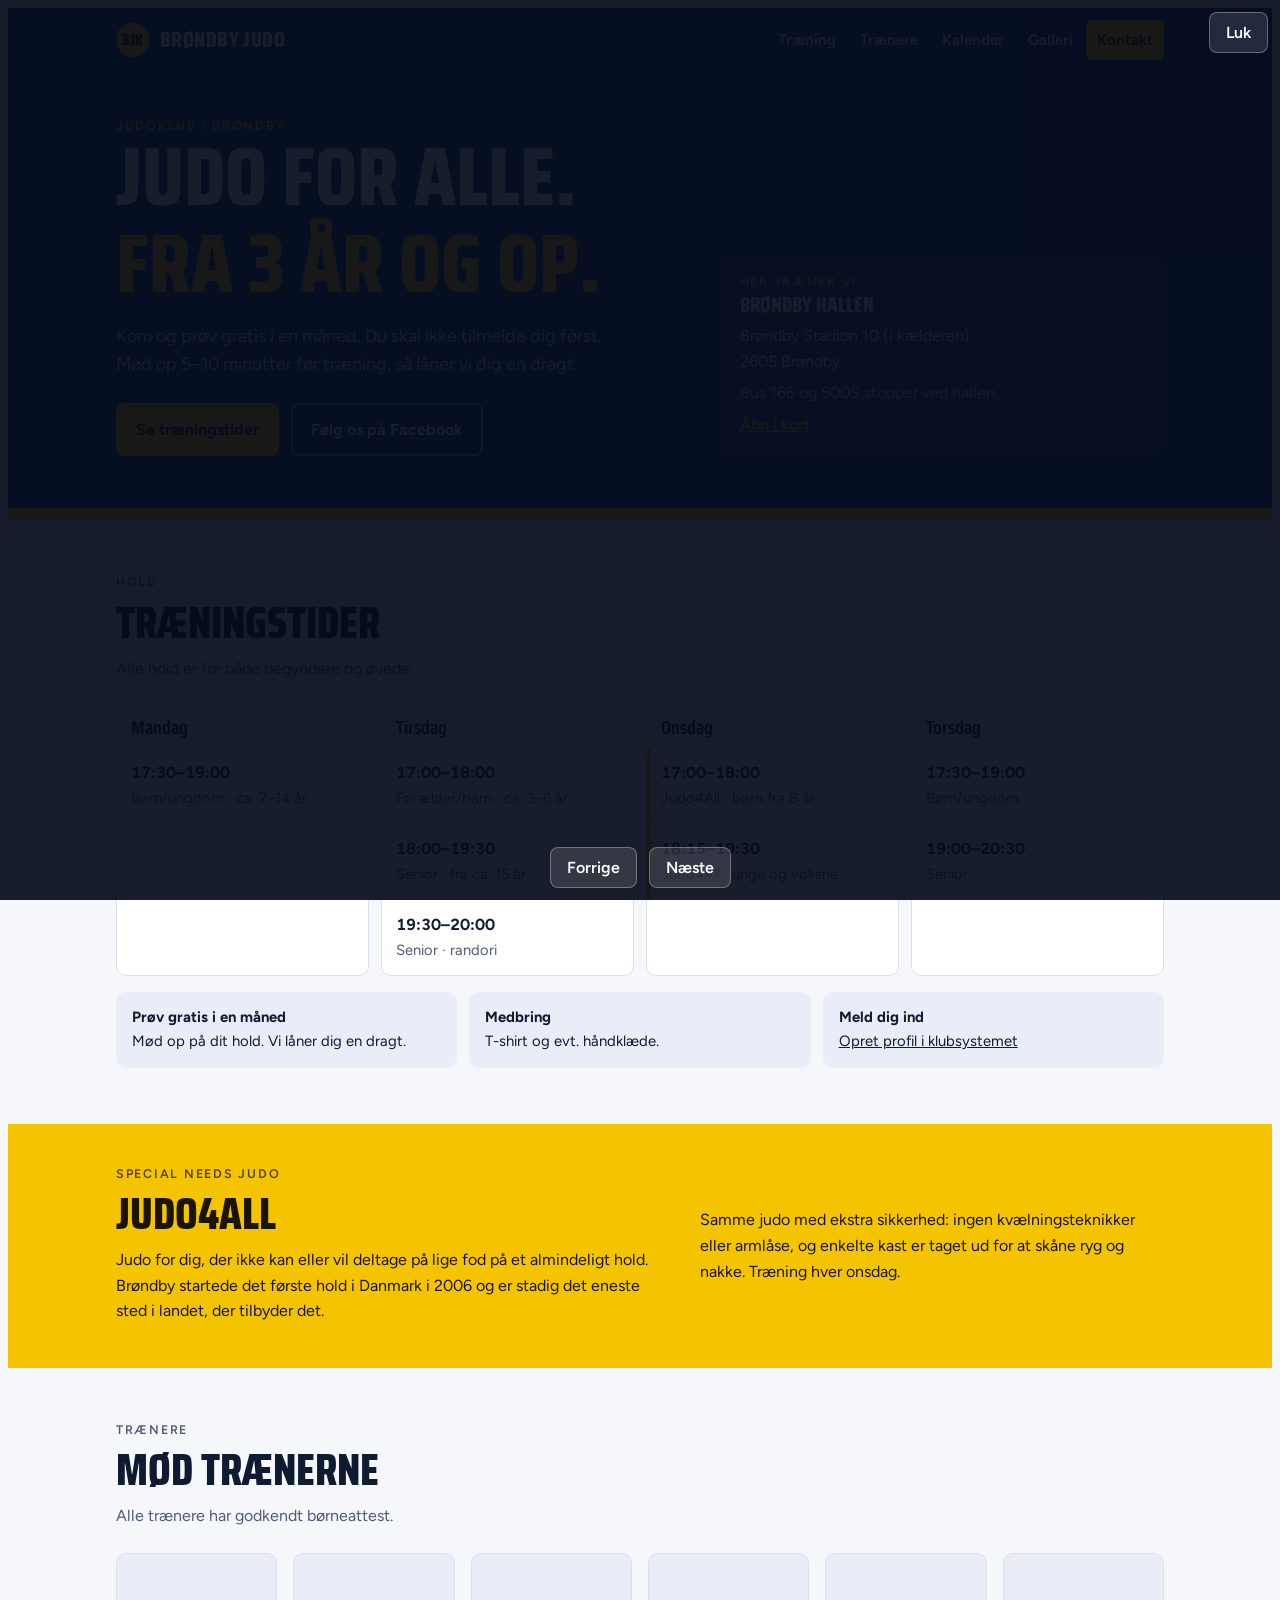
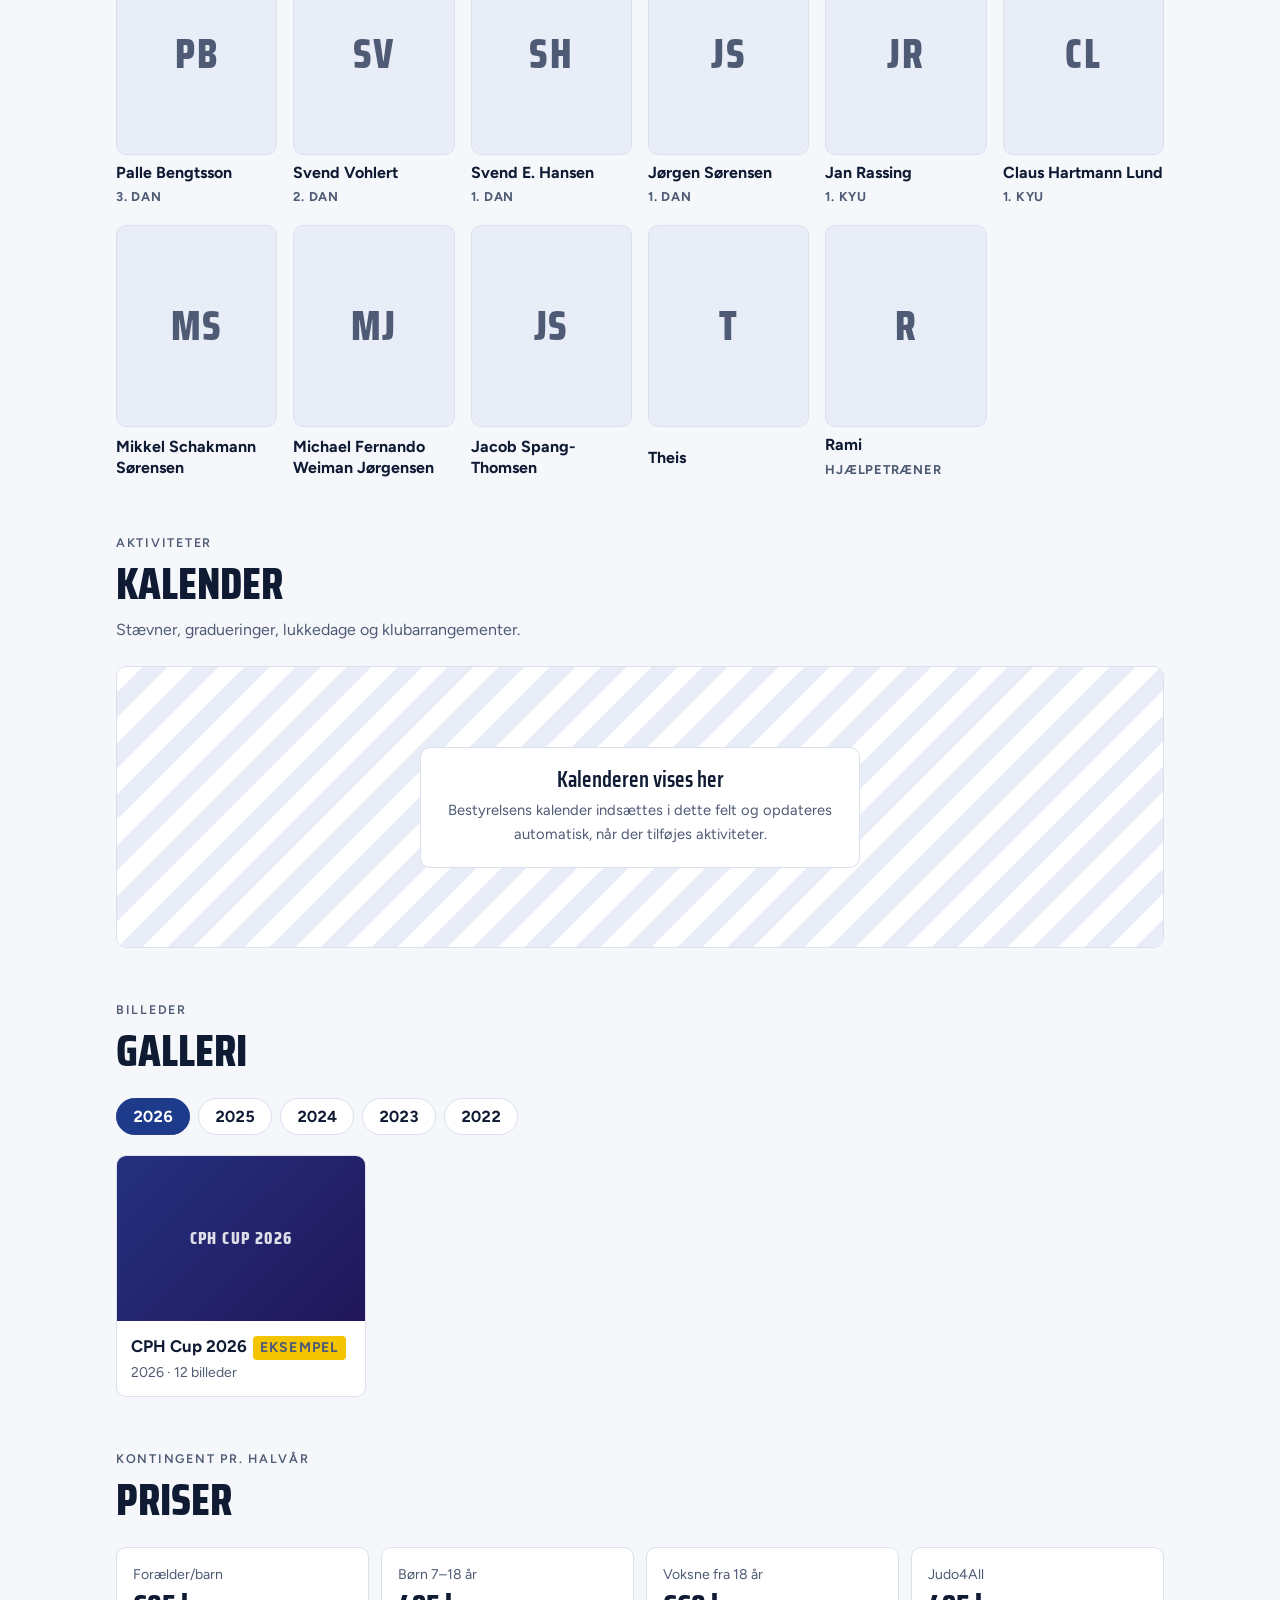
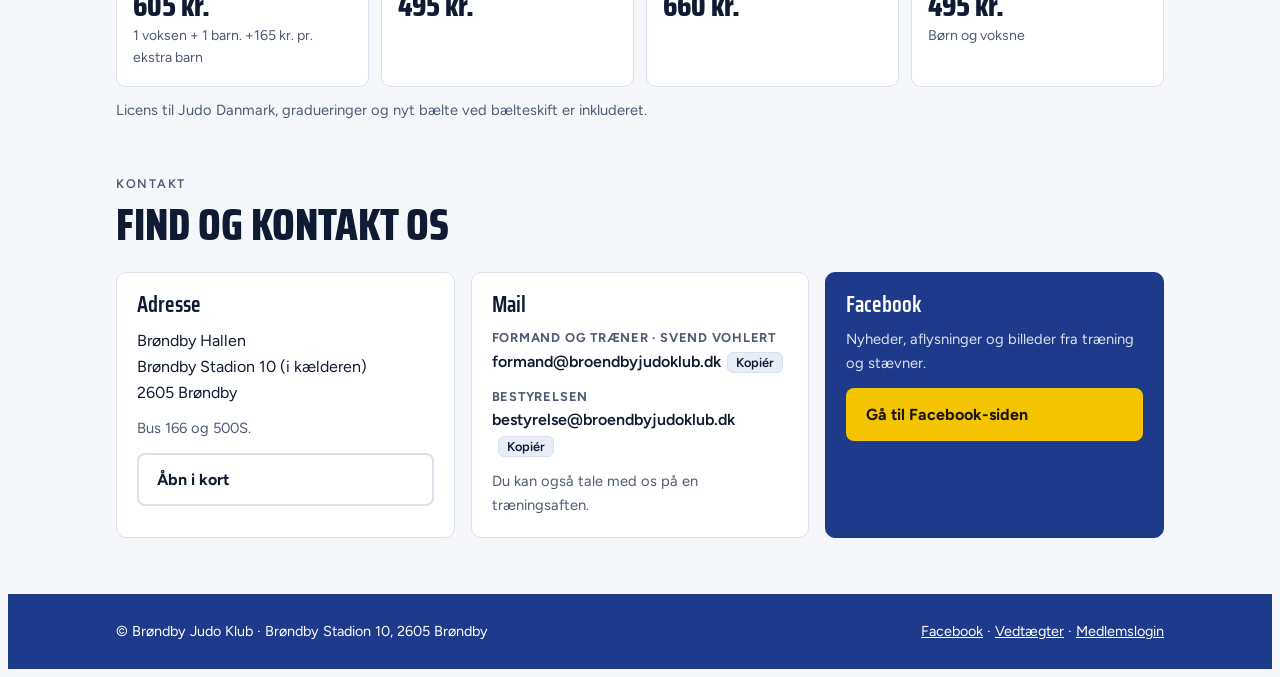
==== index.html @ 87d228cc "Forslag til ny hjemmeside for Brøndby Judo Klub Co-Authored-By: Claude Opus 5.5 <noreply@anthropic.c" ====
<!doctype html>
<html lang="da">
<head>
<meta charset="utf-8">
<meta name="viewport" content="width=device-width, initial-scale=1, viewport-fit=cover">
<title>Brøndby Judo Klub</title>
<meta name="robots" content="noindex, nofollow">
<meta name="description" content="Brøndby Judo Klub – judo for alle fra 3 år. Prøv gratis i en måned. Hjemsted for Judo4All.">
<link rel="preconnect" href="https://fonts.googleapis.com">
<link rel="preconnect" href="https://fonts.gstatic.com" crossorigin>
<link rel="stylesheet" href="https://fonts.googleapis.com/css2?family=Saira+Condensed:wght@600;800&family=Figtree:wght@400;500;600;700&display=swap">
<link rel="stylesheet" href="css/style.css">
</head>
<body>
<header>
  <div class="wrap bar">
    <a class="brand" href="#top"><span class="mark" aria-hidden="true">BJK</span>Brøndby Judo</a>
    <button class="menu-btn" id="menuBtn" aria-expanded="false" aria-controls="nav">Menu</button>
    <nav id="nav" aria-label="Hovedmenu">
      <ul>
        <li><a href="#tider">Træning</a></li>
        <li><a href="#traenere">Trænere</a></li>
        <li><a href="#kalender">Kalender</a></li>
        <li><a href="#galleri">Galleri</a></li>
        <li><a class="cta" href="#kontakt">Kontakt</a></li>
      </ul>
    </nav>
  </div>
</header>

<main id="top">
  <div class="hero">
    <div class="wrap">
      <div>
        <p class="eyebrow" style="color:var(--gold)">Judoklub i Brøndby</p>
        <h1>Judo for alle.<br><span>Fra 3 år og op.</span></h1>
        <p class="sub">Kom og prøv gratis i en måned. Du skal ikke tilmelde dig først. Mød op 5–10 minutter før træning, så låner vi dig en dragt.</p>
        <div class="actions">
          <a class="btn gold" href="#tider">Se træningstider</a>
          <a class="btn ghost" href="https://www.facebook.com/BrondbyJudoKlub/" target="_blank" rel="noopener">Følg os på Facebook</a>
        </div>
      </div>
      <div class="where">
        <span class="eyebrow" style="color:var(--gold)">Her træner vi</span>
        <b>Brøndby Hallen</b>
        <span>Brøndby Stadion 10 (i kælderen)<br>2605 Brøndby</span>
        <span style="opacity:.85">Bus 166 og 500S stopper ved hallen.</span>
        <a href="https://www.google.com/maps/search/?api=1&query=Br%C3%B8ndby+Hallen%2C+Br%C3%B8ndby+Stadion+10%2C+2605+Br%C3%B8ndby" target="_blank" rel="noopener">Åbn i kort</a>
      </div>
    </div>
  </div>

  <section id="tider">
    <div class="wrap">
      <div class="head">
        <p class="eyebrow">Hold</p>
        <h2>Træningstider</h2>
        <p class="lead">Alle hold er for både begyndere og øvede.</p>
      </div>
      <div class="week">
        <div class="day" data-d="1"><h3>Mandag</h3>
          <div class="slot"><time>17:30–19:00</time><span>Børn/ungdom · ca. 7–14 år</span></div>
        </div>
        <div class="day" data-d="2"><h3>Tirsdag</h3>
          <div class="slot"><time>17:00–18:00</time><span>Forælder/barn · ca. 3–6 år</span></div>
          <div class="slot"><time>18:00–19:30</time><span>Senior · fra ca. 15 år</span></div>
          <div class="slot"><time>19:30–20:00</time><span>Senior · randori</span></div>
        </div>
        <div class="day" data-d="3"><h3>Onsdag</h3>
          <div class="slot j4a"><time>17:00–18:00</time><span>Judo4All · børn fra 8 år</span></div>
          <div class="slot j4a"><time>18:15–19:30</time><span>Judo4All · unge og voksne</span></div>
        </div>
        <div class="day" data-d="4"><h3>Torsdag</h3>
          <div class="slot"><time>17:30–19:00</time><span>Børn/ungdom</span></div>
          <div class="slot"><time>19:00–20:30</time><span>Senior</span></div>
        </div>
      </div>
      <div class="info-row">
        <div><b>Prøv gratis i en måned</b>Mød op på dit hold. Vi låner dig en dragt.</div>
        <div><b>Medbring</b>T-shirt og evt. håndklæde.</div>
        <div><b>Meld dig ind</b><a href="https://broendbyjudoklub.klub-modul.dk/cms/profilemaintenance.aspx" target="_blank" rel="noopener">Opret profil i klubsystemet</a></div>
      </div>
    </div>
  </section>

  <div class="j4a-band" id="judo4all">
    <div class="wrap">
      <div style="display:grid;gap:10px">
        <p class="eyebrow">Special needs judo</p>
        <h2>Judo4All</h2>
        <p>Judo for dig, der ikke kan eller vil deltage på lige fod på et almindeligt hold. Brøndby startede det første hold i Danmark i 2006 og er stadig det eneste sted i landet, der tilbyder det.</p>
      </div>
      <p>Samme judo med ekstra sikkerhed: ingen kvælningsteknikker eller armlåse, og enkelte kast er taget ud for at skåne ryg og nakke. Træning hver onsdag.</p>
    </div>
  </div>

  <section id="traenere">
    <div class="wrap">
      <div class="head">
        <p class="eyebrow">Trænere</p>
        <h2>Mød trænerne</h2>
        <p class="lead">Alle trænere har godkendt børneattest.</p>
      </div>
      <div class="coaches" id="coaches"></div>
    </div>
  </section>

  <section id="kalender" style="padding-top:0">
    <div class="wrap">
      <div class="head">
        <p class="eyebrow">Aktiviteter</p>
        <h2>Kalender</h2>
        <p class="lead">Stævner, gradueringer, lukkedage og klubarrangementer.</p>
      </div>
      <div class="cal" id="cal">
        <!-- Kalenderens link sættes i js/data.js (CALENDAR_URL) -->
        <div id="calSlot" data-src=""></div>
      </div>
    </div>
  </section>

  <section id="galleri" style="padding-top:0">
    <div class="wrap">
      <div class="head">
        <p class="eyebrow">Billeder</p>
        <h2>Galleri</h2>
      </div>
      <nav class="years" id="years" aria-label="Vælg år"></nav>
      <div id="galleryView"></div>
    </div>
  </section>

  <section id="priser" style="padding-top:0">
    <div class="wrap">
      <div class="head">
        <p class="eyebrow">Kontingent pr. halvår</p>
        <h2>Priser</h2>
      </div>
      <div class="prices">
        <div class="price"><span>Forælder/barn</span><b>605 kr.</b><span>1 voksen + 1 barn. +165 kr. pr. ekstra barn</span></div>
        <div class="price"><span>Børn 7–18 år</span><b>495 kr.</b></div>
        <div class="price"><span>Voksne fra 18 år</span><b>660 kr.</b></div>
        <div class="price"><span>Judo4All</span><b>495 kr.</b><span>Børn og voksne</span></div>
      </div>
      <p class="note" style="margin-top:12px">Licens til Judo Danmark, gradueringer og nyt bælte ved bælteskift er inkluderet.</p>
    </div>
  </section>

  <section id="kontakt" style="padding-top:0">
    <div class="wrap">
      <div class="head">
        <p class="eyebrow">Kontakt</p>
        <h2>Find og kontakt os</h2>
      </div>
      <div class="contact">
        <div class="box">
          <h3>Adresse</h3>
          <p>Brøndby Hallen<br>Brøndby Stadion 10 (i kælderen)<br>2605 Brøndby</p>
          <p class="note">Bus 166 og 500S.</p>
          <a class="btn line" href="https://www.google.com/maps/search/?api=1&query=Br%C3%B8ndby+Hallen%2C+Br%C3%B8ndby+Stadion+10%2C+2605+Br%C3%B8ndby" target="_blank" rel="noopener">Åbn i kort</a>
        </div>
        <div class="box">
          <h3>Mail</h3>
          <dl>
            <div><dt>Formand og træner · Svend Vohlert</dt><dd>formand@broendbyjudoklub.dk<button class="copy" data-copy="formand@broendbyjudoklub.dk">Kopiér</button></dd></div>
            <div><dt>Bestyrelsen</dt><dd>bestyrelse@broendbyjudoklub.dk<button class="copy" data-copy="bestyrelse@broendbyjudoklub.dk">Kopiér</button></dd></div>
          </dl>
          <p class="note">Du kan også tale med os på en træningsaften.</p>
        </div>
        <div class="box fb">
          <h3>Facebook</h3>
          <p class="note">Nyheder, aflysninger og billeder fra træning og stævner.</p>
          <a class="btn gold" href="https://www.facebook.com/BrondbyJudoKlub/" target="_blank" rel="noopener">Gå til Facebook-siden</a>
        </div>
      </div>
    </div>
  </section>
</main>

<footer>
  <div class="wrap">
    <span>© Brøndby Judo Klub · Brøndby Stadion 10, 2605 Brøndby</span>
    <span><a href="https://www.facebook.com/BrondbyJudoKlub/" target="_blank" rel="noopener">Facebook</a> · <a href="https://broendbyjudoklub.dk/wordpress/wp-content/uploads/Br%C3%B8ndby-Judo-Klub-vedt%C3%A6gter-rev-2023.pdf" target="_blank" rel="noopener">Vedtægter</a> · <a href="https://broendbyjudoklub.klub-modul.dk/cms/profilemaintenance.aspx" target="_blank" rel="noopener">Medlemslogin</a></span>
  </div>
</footer>

<div class="lb" id="lb" hidden role="dialog" aria-modal="true" aria-label="Billedvisning">
  <div class="lb-top"><span id="lbCount"></span><button id="lbClose">Luk</button></div>
  <div class="lb-stage" id="lbStage"></div>
  <div class="lb-nav"><button id="lbPrev">Forrige</button><button id="lbNext">Næste</button></div>
</div>

<script src="js/data.js"></script>
<script src="js/app.js"></script>
</body>
</html>
---- css/style.css ----
/* Layout: tatami-inspireret – blå/gul konkurrencemåtte (også Brøndbys farver), én kolonne af tydelige sektioner */
:root{
  --bg:#f5f7fb; --surface:#ffffff; --ink:#0f1a33; --muted:#4f5b75;
  --line:#dbe1ec; --mat:#1e3a8a; --mat-ink:#ffffff; --gold:#f5c400; --gold-ink:#1a1400;
  --soft:#e8edf8; --accent-text:#1e3a8a;
  --display:"Saira Condensed","Arial Narrow",Arial,sans-serif;
  --body:"Figtree",system-ui,-apple-system,"Segoe UI",sans-serif;
  --r:10px;
}
@media (prefers-color-scheme:dark){:root:not([data-theme="light"]){
  --bg:#0b1224; --surface:#121b33; --ink:#e9eefb; --muted:#a3afc9; --line:#24304f;
  --mat:#2c4fb8; --mat-ink:#ffffff; --gold:#f5c400; --gold-ink:#1a1400; --soft:#17234a; --accent-text:#f5c400; color-scheme:dark}}
:root[data-theme="dark"]{
  --bg:#0b1224; --surface:#121b33; --ink:#e9eefb; --muted:#a3afc9; --line:#24304f;
  --mat:#2c4fb8; --mat-ink:#ffffff; --gold:#f5c400; --gold-ink:#1a1400; --soft:#17234a; --accent-text:#f5c400; color-scheme:dark}

*{box-sizing:border-box}
html{scroll-behavior:smooth;scroll-padding-top:72px}
@media (prefers-reduced-motion:reduce){html{scroll-behavior:auto}}
body{background:var(--bg);color:var(--ink);font:400 16px/1.6 var(--body)}
body::before{content:"";position:fixed;inset:0 0 auto;height:env(safe-area-inset-top,0px);z-index:10;background:var(--mat)}
.wrap{max-width:1080px;margin:0 auto;padding-left:max(16px,env(safe-area-inset-left,0px));padding-right:max(16px,env(safe-area-inset-right,0px))}
h1,h2,h3{font-family:var(--display);line-height:1.05;text-wrap:balance;margin:0}
h2{font-size:clamp(2rem,4.5vw,2.8rem);font-weight:800;text-transform:uppercase}
h3{font-size:1.4rem;font-weight:600}
p{margin:0}
a{color:inherit}
:focus-visible{outline:3px solid var(--gold);outline-offset:2px;border-radius:4px}
.eyebrow{font:600 .78rem/1 var(--body);letter-spacing:.14em;text-transform:uppercase;color:var(--muted)}
.lead{color:var(--muted);max-width:62ch}
.note{color:var(--muted);font-size:.92rem}
section{padding-block:56px}
.head{display:grid;gap:10px;margin-bottom:24px}

/* Header */
header{position:sticky;top:env(safe-area-inset-top,0px);z-index:20;background:var(--mat);color:var(--mat-ink)}
.bar{display:flex;align-items:center;justify-content:space-between;gap:16px;padding-block:12px;position:relative}
.brand{display:flex;align-items:center;gap:10px;text-decoration:none;font:800 1.35rem/1 var(--display);text-transform:uppercase;letter-spacing:.02em}
.mark{width:34px;height:34px;border-radius:50%;background:var(--gold);display:grid;place-items:center;color:var(--gold-ink);font:800 .95rem/1 var(--display)}
nav ul{display:flex;gap:2px;list-style:none;margin:0;padding:0}
nav a{display:block;padding:8px 11px;border-radius:6px;text-decoration:none;font-weight:600;font-size:.95rem}
nav a:hover{background:rgba(255,255,255,.12)}
nav a.cta{background:var(--gold);color:var(--gold-ink)}
.menu-btn{display:none;background:none;border:1.5px solid rgba(255,255,255,.5);color:inherit;border-radius:6px;padding:7px 12px;font:600 .95rem var(--body);cursor:pointer}
@media (max-width:860px){
  .menu-btn{display:block}
  nav{position:absolute;left:0;right:0;top:100%;background:var(--mat);padding:8px max(16px,env(safe-area-inset-right,0px)) 16px max(16px,env(safe-area-inset-left,0px));border-top:1px solid rgba(255,255,255,.15)}
  nav ul{flex-direction:column}
  nav a{padding:12px}
}

/* Buttons */
.btn{display:inline-flex;align-items:center;gap:8px;padding:12px 18px;border-radius:8px;font-weight:700;text-decoration:none;border:2px solid transparent;cursor:pointer;font-family:var(--body);font-size:1rem}
.btn.gold{background:var(--gold);color:var(--gold-ink)}
.btn.ghost{border-color:rgba(255,255,255,.55);color:var(--mat-ink);background:none}
.btn.ink{background:var(--mat);color:var(--mat-ink)}
.btn.line{border-color:var(--line);background:var(--surface);color:var(--ink)}

/* Hero */
.hero{background:var(--mat);color:var(--mat-ink);position:relative}
.hero::after{content:"";position:absolute;inset:auto 0 0 0;height:12px;background:var(--gold)}
.hero .wrap{padding-block:48px 64px;display:grid;gap:28px;grid-template-columns:1.3fr 1fr;align-items:end}
.hero h1{font-size:clamp(2.8rem,8vw,5.2rem);font-weight:800;text-transform:uppercase}
.hero h1 span{color:var(--gold)}
.hero p.sub{font-size:1.12rem;max-width:46ch;opacity:.92;margin-top:14px}
.hero .actions{display:flex;flex-wrap:wrap;gap:12px;margin-top:24px}
.where{background:rgba(255,255,255,.08);border:1px solid rgba(255,255,255,.2);border-radius:var(--r);padding:18px;display:grid;gap:6px}
.where b{font:800 1.3rem/1.1 var(--display);text-transform:uppercase}
.where a{color:var(--gold);font-weight:600}
@media (max-width:760px){.hero .wrap{grid-template-columns:1fr;padding-block:36px 52px}}

/* Skema */
.week{display:grid;grid-template-columns:repeat(4,minmax(0,1fr));gap:12px}
.day{background:var(--surface);border:1px solid var(--line);border-radius:var(--r);overflow:hidden}
.day h3{background:var(--soft);padding:10px 14px;font-size:1.25rem;display:flex;justify-content:space-between;align-items:center}
.day.today{box-shadow:0 0 0 2px var(--gold);border-color:var(--gold)}
.day.today h3{background:var(--gold);color:var(--gold-ink)}
.pill{font:700 .7rem/1 var(--body);letter-spacing:.08em;text-transform:uppercase;background:var(--mat);color:var(--mat-ink);padding:5px 7px;border-radius:4px}
.slot{padding:12px 14px;border-top:1px solid var(--line);display:grid;gap:2px}
.slot:first-of-type{border-top:0}
.slot time{font-weight:700;font-variant-numeric:tabular-nums}
.slot span{color:var(--muted);font-size:.92rem}
.slot.j4a{box-shadow:inset 4px 0 0 var(--gold)}
@media (max-width:860px){.week{grid-template-columns:repeat(2,minmax(0,1fr))}}
@media (max-width:480px){.week{grid-template-columns:1fr}}
.info-row{display:grid;grid-template-columns:repeat(3,minmax(0,1fr));gap:12px;margin-top:16px}
.info-row div{background:var(--soft);border-radius:var(--r);padding:14px 16px;font-size:.93rem}
.info-row b{display:block}
@media (max-width:760px){.info-row{grid-template-columns:1fr}}

/* Trænere */
.coaches{display:grid;grid-template-columns:repeat(auto-fill,minmax(150px,1fr));gap:16px}
.coach{display:grid;gap:8px;margin:0}
.photo{aspect-ratio:4/5;max-width:100%;border-radius:var(--r);overflow:hidden;background:var(--soft);display:grid;place-items:center;border:1px solid var(--line)}
.photo img{width:100%;height:100%;object-fit:cover;display:block}
.photo .ini{font:800 2.6rem/1 var(--display);color:var(--muted);letter-spacing:.04em}
.coach figcaption b{display:block;font-weight:700;line-height:1.3}
.grade{font-size:.8rem;font-weight:700;letter-spacing:.06em;text-transform:uppercase;color:var(--muted)}

/* Kalender */
.cal{background:var(--surface);border:1px solid var(--line);border-radius:var(--r);overflow:hidden}
.cal iframe{display:block;width:100%;height:600px;border:0}
@media (max-width:600px){.cal iframe{height:520px}}
.cal-empty{min-height:280px;display:grid;place-items:center;text-align:center;padding:32px 20px;gap:10px;background:repeating-linear-gradient(135deg,var(--surface) 0 18px,var(--soft) 18px 36px)}
.cal-empty > div{background:var(--surface);border:1px solid var(--line);border-radius:var(--r);padding:20px;max-width:44ch;display:grid;gap:8px}

/* Galleri */
.years{display:flex;gap:8px;flex-wrap:wrap;margin-bottom:20px}
.years a{padding:8px 16px;border-radius:999px;border:1.5px solid var(--line);background:var(--surface);text-decoration:none;font:700 1rem var(--body);font-variant-numeric:tabular-nums}
.years a[aria-current="page"]{background:var(--mat);border-color:var(--mat);color:var(--mat-ink)}
.events{display:grid;grid-template-columns:repeat(auto-fill,minmax(230px,1fr));gap:16px}
.event{display:grid;text-decoration:none;background:var(--surface);border:1px solid var(--line);border-radius:var(--r);overflow:hidden}
.event:hover .cover{filter:brightness(1.06)}
.cover{aspect-ratio:3/2;max-width:100%;display:grid;place-items:center;font:800 1.1rem/1 var(--display);color:rgba(255,255,255,.85);text-transform:uppercase;letter-spacing:.08em}
.cover img{width:100%;height:100%;object-fit:cover}
.event .meta{padding:12px 14px;display:grid;gap:2px}
.event b{font-size:1.05rem}
.event span{color:var(--muted);font-size:.88rem}
.crumbs{display:flex;flex-wrap:wrap;align-items:center;gap:8px;margin-bottom:16px;font-weight:600}
.crumbs a{color:var(--accent-text)}
.photos{display:grid;grid-template-columns:repeat(auto-fill,minmax(140px,1fr));gap:8px}
.photos button{padding:0;border:0;background:none;cursor:zoom-in;border-radius:6px;overflow:hidden}
.ph{aspect-ratio:1;max-width:100%;display:grid;place-items:center;color:rgba(255,255,255,.8);font:700 .85rem var(--body)}
.ph img{width:100%;height:100%;object-fit:cover}
.empty{padding:28px;border:1.5px dashed var(--line);border-radius:var(--r);color:var(--muted);text-align:center}
.tag{display:inline-block;font:700 .7rem/1 var(--body);letter-spacing:.08em;text-transform:uppercase;padding:5px 7px;border-radius:4px;background:var(--gold);color:var(--gold-ink);vertical-align:middle;margin-left:6px}

/* Lightbox */
.lb{position:fixed;inset:0;z-index:50;background:rgba(5,10,25,.92);display:grid;grid-template-rows:auto 1fr auto;padding:calc(12px + env(safe-area-inset-top,0px)) max(12px,env(safe-area-inset-right,0px)) calc(12px + env(safe-area-inset-bottom,0px)) max(12px,env(safe-area-inset-left,0px));color:#fff}
.lb-top{display:flex;justify-content:space-between;align-items:center;gap:12px}
.lb-stage{display:grid;place-items:center;min-height:0}
.lb-stage .ph{width:min(90vw,900px);max-height:70vh;aspect-ratio:3/2;border-radius:8px;font-size:1.2rem}
.lb-stage img{max-width:100%;max-height:75vh;object-fit:contain}
.lb-nav{display:flex;justify-content:center;gap:12px}
.lb button{background:rgba(255,255,255,.12);color:#fff;border:1px solid rgba(255,255,255,.3);border-radius:8px;padding:10px 16px;font:600 1rem var(--body);cursor:pointer}

/* Judo4All */
.j4a-band{background:var(--gold);color:var(--gold-ink)}
.j4a-band .wrap{display:grid;grid-template-columns:1.2fr 1fr;gap:28px;align-items:center;padding-block:44px}
.j4a-band .eyebrow{color:var(--gold-ink);opacity:.75}
@media (max-width:760px){.j4a-band .wrap{grid-template-columns:1fr}}

/* Priser */
.prices{display:grid;grid-template-columns:repeat(4,minmax(0,1fr));gap:12px}
.price{background:var(--surface);border:1px solid var(--line);border-radius:var(--r);padding:16px;display:grid;gap:4px;align-content:start}
.price b{font:800 1.9rem/1 var(--display);font-variant-numeric:tabular-nums}
.price span{color:var(--muted);font-size:.88rem}
@media (max-width:760px){.prices{grid-template-columns:repeat(2,minmax(0,1fr))}}

/* Kontakt */
.contact{display:grid;grid-template-columns:repeat(3,minmax(0,1fr));gap:16px}
@media (max-width:860px){.contact{grid-template-columns:1fr}}
.box{background:var(--surface);border:1px solid var(--line);border-radius:var(--r);padding:20px;display:grid;gap:12px;align-content:start}
.box dl{margin:0;display:grid;gap:12px}
.box dt{font-size:.8rem;font-weight:700;letter-spacing:.06em;text-transform:uppercase;color:var(--muted)}
.box dd{margin:0;overflow-wrap:anywhere;font-weight:600}
.copy{border:1px solid var(--line);background:var(--soft);color:var(--ink);border-radius:6px;padding:2px 8px;font:600 .8rem var(--body);cursor:pointer;margin-left:6px}
.fb{background:var(--mat);color:var(--mat-ink);border-color:var(--mat)}
.fb .note{color:var(--mat-ink);opacity:.85}

footer{background:var(--mat);color:var(--mat-ink);font-size:.9rem}
footer .wrap{padding-block:26px;display:flex;flex-wrap:wrap;gap:12px 28px;justify-content:space-between}
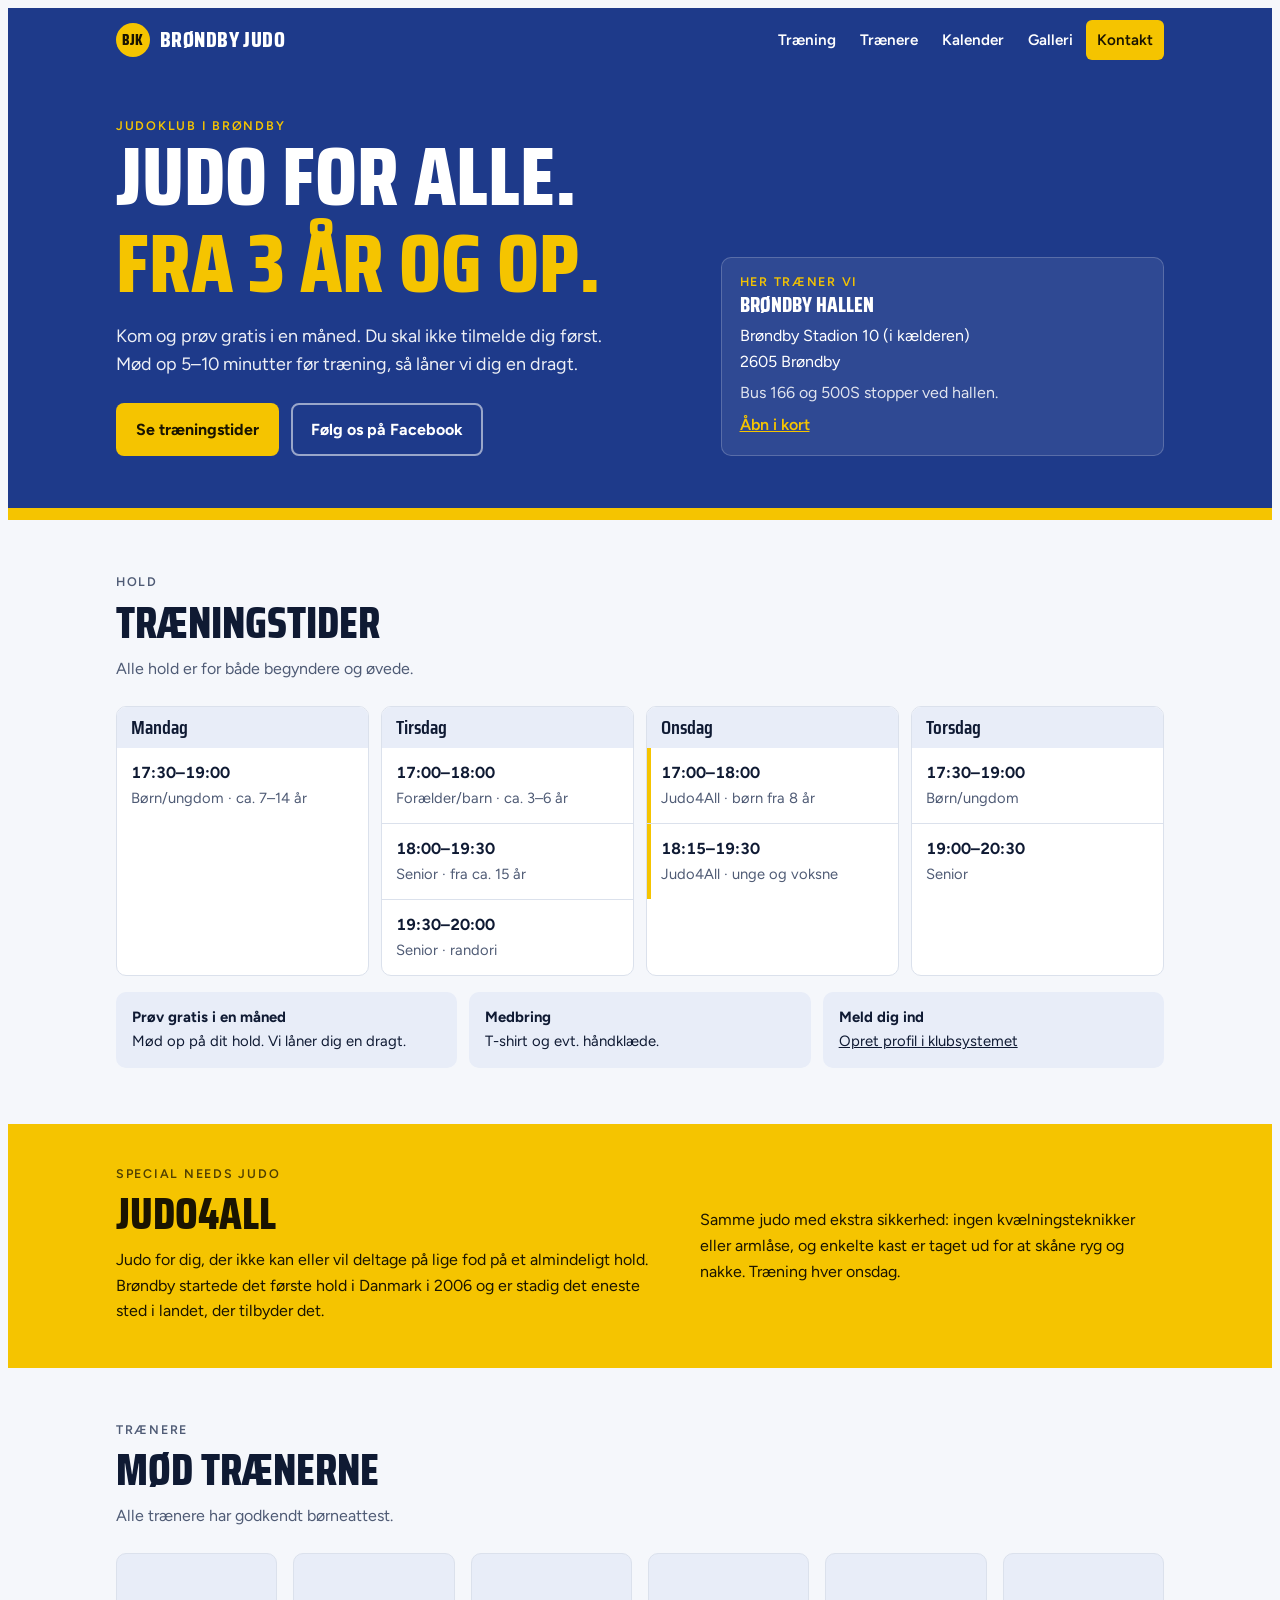
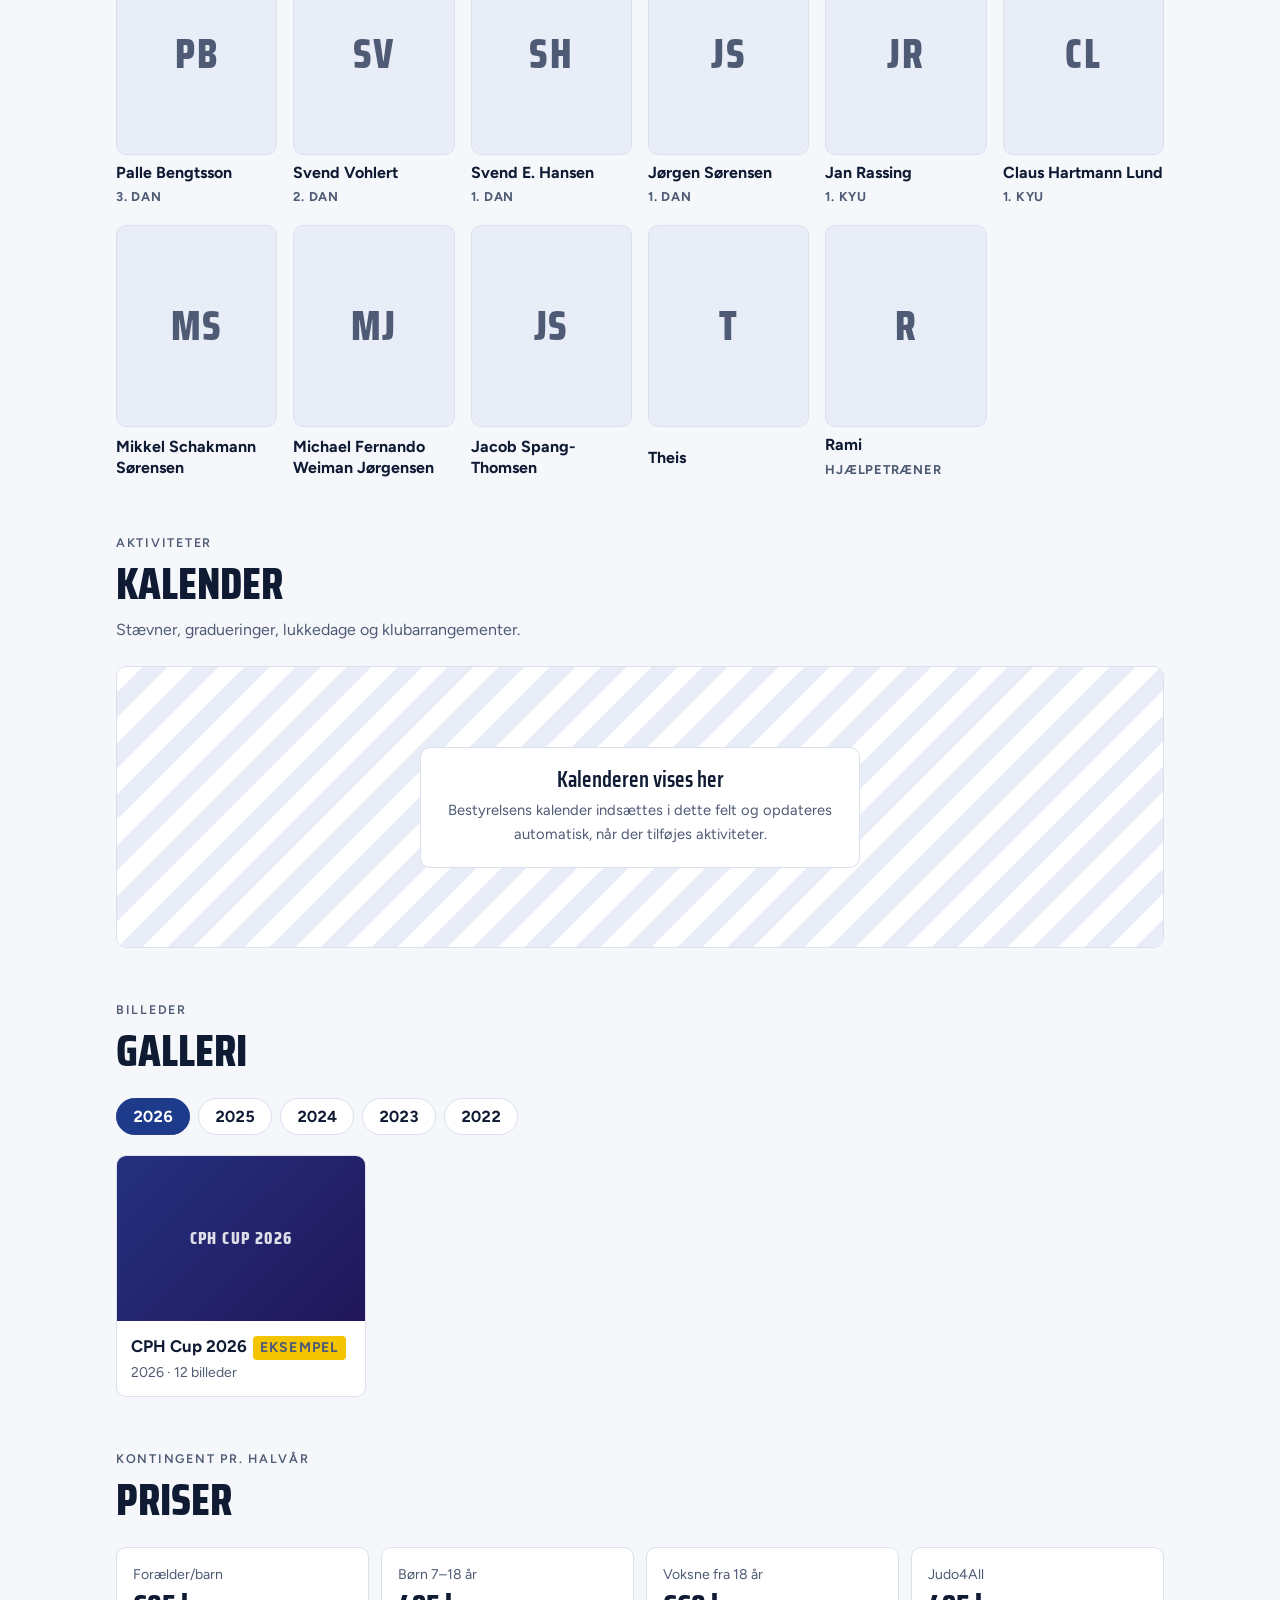
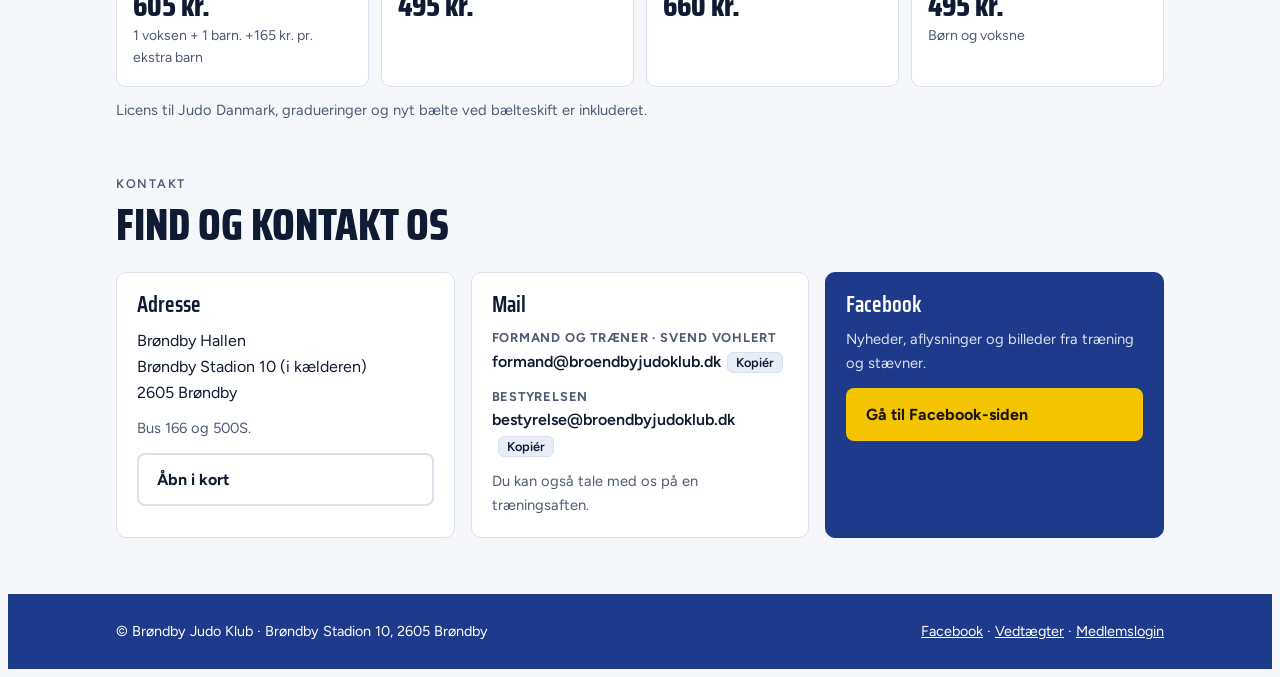
==== commit cd4a90ee: "Ret: billedvisning skjules uanset browser-cache Co-Authored-By: Claude Opus 5.5 <noreply@anthropic.c" ====
--- a/index.html
+++ b/index.html
@@ -9,7 +9,8 @@
 <link rel="preconnect" href="https://fonts.googleapis.com">
 <link rel="preconnect" href="https://fonts.gstatic.com" crossorigin>
 <link rel="stylesheet" href="https://fonts.googleapis.com/css2?family=Saira+Condensed:wght@600;800&family=Figtree:wght@400;500;600;700&display=swap">
-<link rel="stylesheet" href="css/style.css">
+<style>[hidden]{display:none!important}</style>
+<link rel="stylesheet" href="css/style.css?v=3">
 </head>
 <body>
 <header>
@@ -190,7 +191,7 @@
   <div class="lb-nav"><button id="lbPrev">Forrige</button><button id="lbNext">Næste</button></div>
 </div>
 
-<script src="js/data.js"></script>
-<script src="js/app.js"></script>
+<script src="js/data.js?v=3"></script>
+<script src="js/app.js?v=3"></script>
 </body>
 </html>
--- a/css/style.css
+++ b/css/style.css
@@ -15,6 +15,7 @@
   --mat:#2c4fb8; --mat-ink:#ffffff; --gold:#f5c400; --gold-ink:#1a1400; --soft:#17234a; --accent-text:#f5c400; color-scheme:dark}
 
 *{box-sizing:border-box}
+[hidden]{display:none!important}
 html{scroll-behavior:smooth;scroll-padding-top:72px}
 @media (prefers-reduced-motion:reduce){html{scroll-behavior:auto}}
 body{background:var(--bg);color:var(--ink);font:400 16px/1.6 var(--body)}
@@ -126,7 +127,7 @@
 .tag{display:inline-block;font:700 .7rem/1 var(--body);letter-spacing:.08em;text-transform:uppercase;padding:5px 7px;border-radius:4px;background:var(--gold);color:var(--gold-ink);vertical-align:middle;margin-left:6px}
 
 /* Lightbox */
-.lb{position:fixed;inset:0;z-index:50;background:rgba(5,10,25,.92);display:grid;grid-template-rows:auto 1fr auto;padding:calc(12px + env(safe-area-inset-top,0px)) max(12px,env(safe-area-inset-right,0px)) calc(12px + env(safe-area-inset-bottom,0px)) max(12px,env(safe-area-inset-left,0px));color:#fff}
+.lb:not([hidden]){position:fixed;inset:0;z-index:50;background:rgba(5,10,25,.92);display:grid;grid-template-rows:auto 1fr auto;padding:calc(12px + env(safe-area-inset-top,0px)) max(12px,env(safe-area-inset-right,0px)) calc(12px + env(safe-area-inset-bottom,0px)) max(12px,env(safe-area-inset-left,0px));color:#fff}
 .lb-top{display:flex;justify-content:space-between;align-items:center;gap:12px}
 .lb-stage{display:grid;place-items:center;min-height:0}
 .lb-stage .ph{width:min(90vw,900px);max-height:70vh;aspect-ratio:3/2;border-radius:8px;font-size:1.2rem}
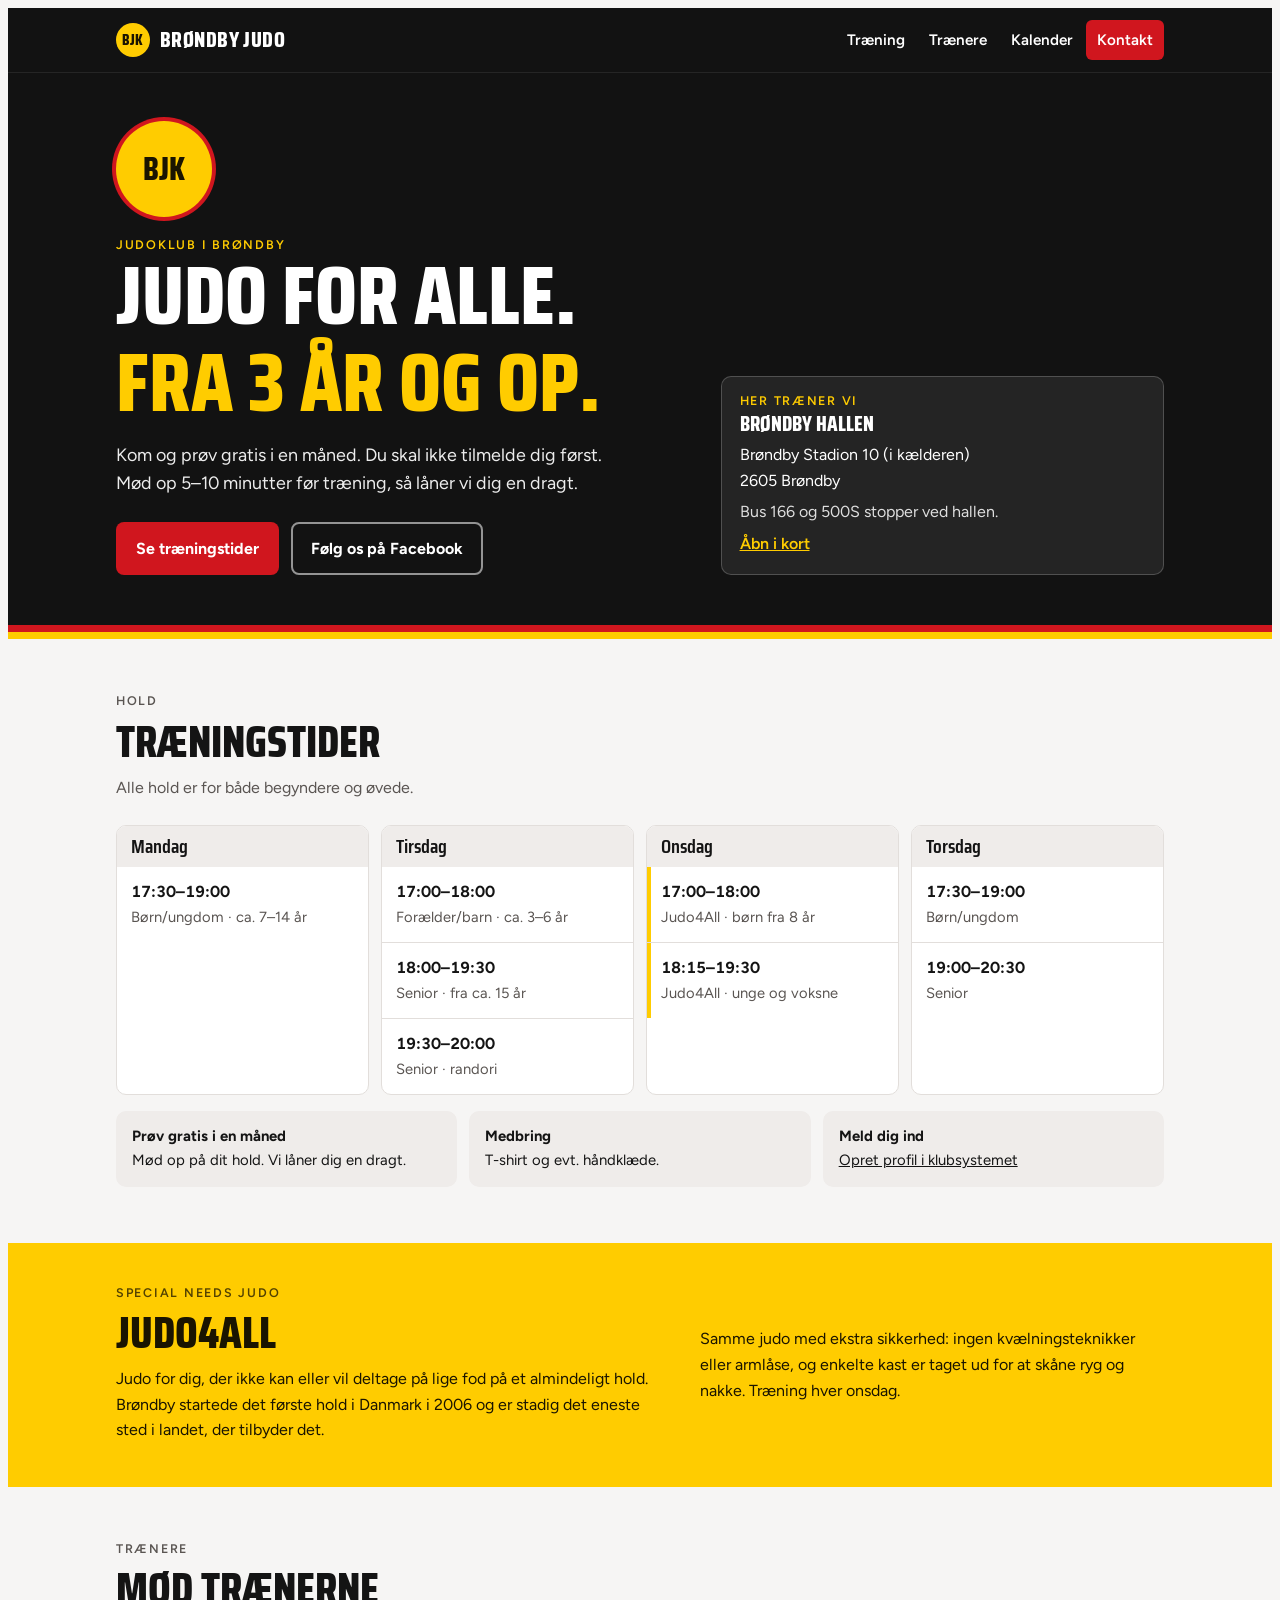
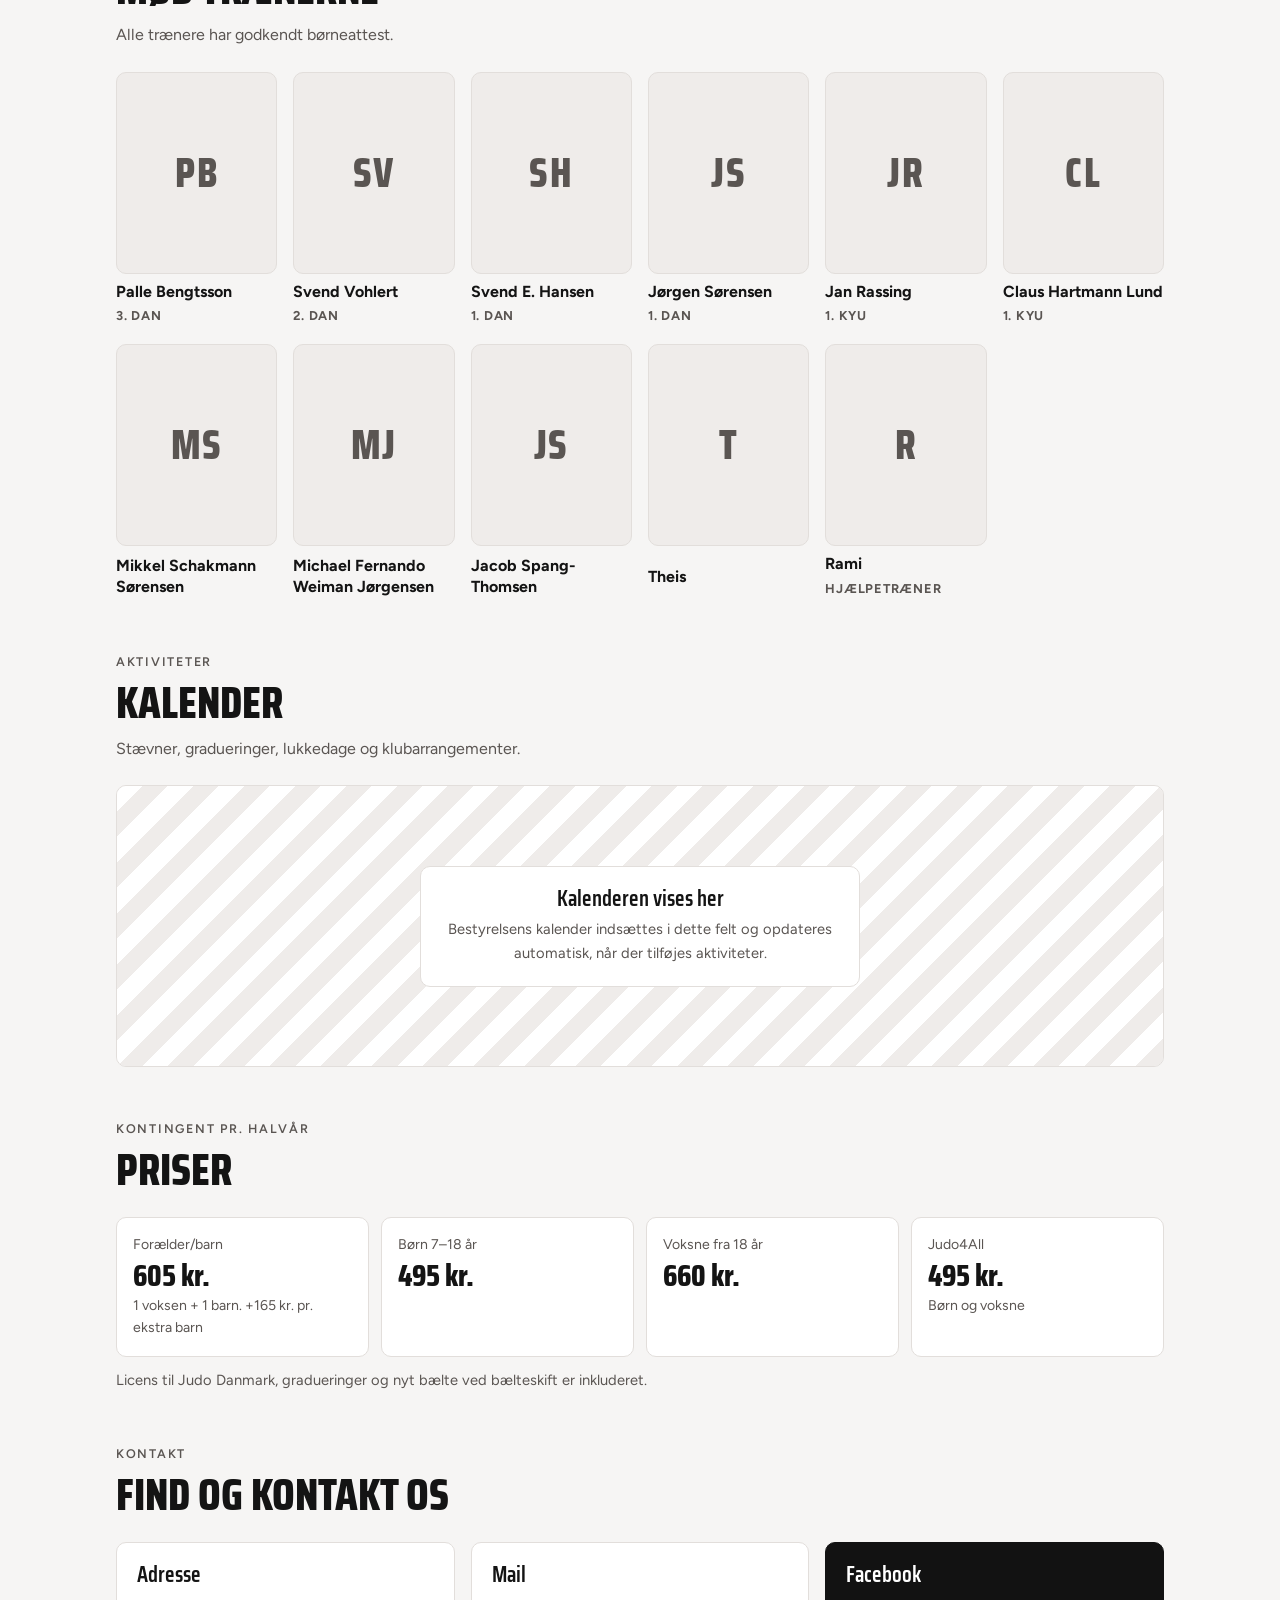
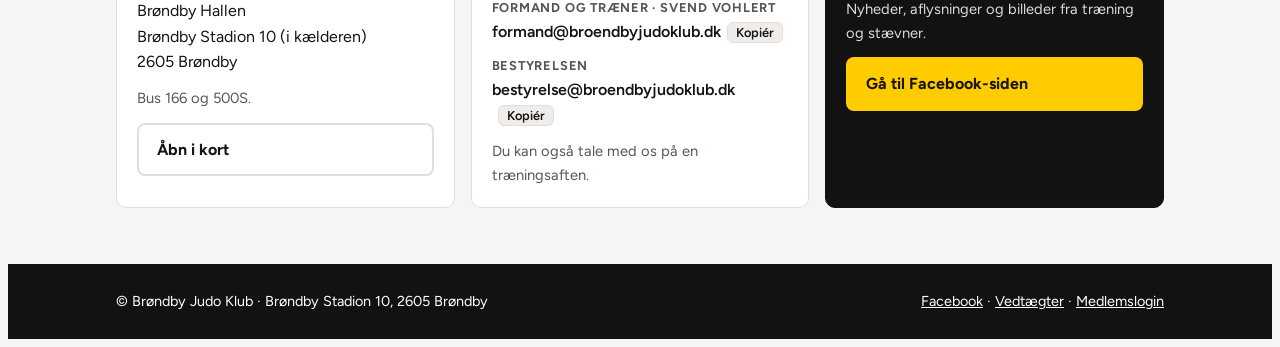
==== commit 50c0f937: "Fjern galleri, brug klubbens sort/rød/gul og vis logoet Co-Authored-By: Claude Opus 5.5 <noreply@ant" ====
--- a/index.html
+++ b/index.html
@@ -6,23 +6,23 @@
 <title>Brøndby Judo Klub</title>
 <meta name="robots" content="noindex, nofollow">
 <meta name="description" content="Brøndby Judo Klub – judo for alle fra 3 år. Prøv gratis i en måned. Hjemsted for Judo4All.">
+<link rel="icon" href="https://broendbyjudoklub.dk/wordpress/wp-content/uploads/BJKlogo.jpg">
 <link rel="preconnect" href="https://fonts.googleapis.com">
 <link rel="preconnect" href="https://fonts.gstatic.com" crossorigin>
 <link rel="stylesheet" href="https://fonts.googleapis.com/css2?family=Saira+Condensed:wght@600;800&family=Figtree:wght@400;500;600;700&display=swap">
 <style>[hidden]{display:none!important}</style>
-<link rel="stylesheet" href="css/style.css?v=3">
+<link rel="stylesheet" href="css/style.css?v=4">
 </head>
 <body>
 <header>
   <div class="wrap bar">
-    <a class="brand" href="#top"><span class="mark" aria-hidden="true">BJK</span>Brøndby Judo</a>
+    <a class="brand" href="#top"><img class="logo" src="https://broendbyjudoklub.dk/wordpress/wp-content/uploads/BJKlogo.jpg" alt="" data-fallback="BJK">Brøndby Judo</a>
     <button class="menu-btn" id="menuBtn" aria-expanded="false" aria-controls="nav">Menu</button>
     <nav id="nav" aria-label="Hovedmenu">
       <ul>
         <li><a href="#tider">Træning</a></li>
         <li><a href="#traenere">Trænere</a></li>
         <li><a href="#kalender">Kalender</a></li>
-        <li><a href="#galleri">Galleri</a></li>
         <li><a class="cta" href="#kontakt">Kontakt</a></li>
       </ul>
     </nav>
@@ -33,11 +33,12 @@
   <div class="hero">
     <div class="wrap">
       <div>
+        <img class="hero-logo" src="https://broendbyjudoklub.dk/wordpress/wp-content/uploads/BJKlogo.jpg" alt="Brøndby Judo Klubs logo" data-fallback="BJK">
         <p class="eyebrow" style="color:var(--gold)">Judoklub i Brøndby</p>
         <h1>Judo for alle.<br><span>Fra 3 år og op.</span></h1>
         <p class="sub">Kom og prøv gratis i en måned. Du skal ikke tilmelde dig først. Mød op 5–10 minutter før træning, så låner vi dig en dragt.</p>
         <div class="actions">
-          <a class="btn gold" href="#tider">Se træningstider</a>
+          <a class="btn red" href="#tider">Se træningstider</a>
           <a class="btn ghost" href="https://www.facebook.com/BrondbyJudoKlub/" target="_blank" rel="noopener">Følg os på Facebook</a>
         </div>
       </div>
@@ -120,17 +121,6 @@
     </div>
   </section>
 
-  <section id="galleri" style="padding-top:0">
-    <div class="wrap">
-      <div class="head">
-        <p class="eyebrow">Billeder</p>
-        <h2>Galleri</h2>
-      </div>
-      <nav class="years" id="years" aria-label="Vælg år"></nav>
-      <div id="galleryView"></div>
-    </div>
-  </section>
-
   <section id="priser" style="padding-top:0">
     <div class="wrap">
       <div class="head">
@@ -185,13 +175,7 @@
   </div>
 </footer>
 
-<div class="lb" id="lb" hidden role="dialog" aria-modal="true" aria-label="Billedvisning">
-  <div class="lb-top"><span id="lbCount"></span><button id="lbClose">Luk</button></div>
-  <div class="lb-stage" id="lbStage"></div>
-  <div class="lb-nav"><button id="lbPrev">Forrige</button><button id="lbNext">Næste</button></div>
-</div>
-
-<script src="js/data.js?v=3"></script>
-<script src="js/app.js?v=3"></script>
+<script src="js/data.js?v=4"></script>
+<script src="js/app.js?v=4"></script>
 </body>
 </html>
--- a/css/style.css
+++ b/css/style.css
@@ -1,18 +1,18 @@
-/* Layout: tatami-inspireret – blå/gul konkurrencemåtte (også Brøndbys farver), én kolonne af tydelige sektioner */
+/* Layout: klubbens sort/rød/gul – sort header og hero som dojo-væggen, rød til handling, gul til fremhævning */
 :root{
-  --bg:#f5f7fb; --surface:#ffffff; --ink:#0f1a33; --muted:#4f5b75;
-  --line:#dbe1ec; --mat:#1e3a8a; --mat-ink:#ffffff; --gold:#f5c400; --gold-ink:#1a1400;
-  --soft:#e8edf8; --accent-text:#1e3a8a;
+  --bg:#f6f5f4; --surface:#ffffff; --ink:#141414; --muted:#5a5552;
+  --line:#e2dedb; --mat:#121212; --mat-ink:#ffffff; --gold:#ffcc00; --gold-ink:#1a1400;
+  --red:#d0161e; --red-ink:#ffffff; --soft:#efecea; --accent-text:#b3121a;
   --display:"Saira Condensed","Arial Narrow",Arial,sans-serif;
   --body:"Figtree",system-ui,-apple-system,"Segoe UI",sans-serif;
   --r:10px;
 }
 @media (prefers-color-scheme:dark){:root:not([data-theme="light"]){
-  --bg:#0b1224; --surface:#121b33; --ink:#e9eefb; --muted:#a3afc9; --line:#24304f;
-  --mat:#2c4fb8; --mat-ink:#ffffff; --gold:#f5c400; --gold-ink:#1a1400; --soft:#17234a; --accent-text:#f5c400; color-scheme:dark}}
+  --bg:#0e0e0f; --surface:#19191b; --ink:#f1efed; --muted:#aaa5a1; --line:#2c2b2d;
+  --mat:#000000; --mat-ink:#ffffff; --gold:#ffcc00; --gold-ink:#1a1400; --red:#e5232b; --red-ink:#ffffff; --soft:#222124; --accent-text:#ffcc00; color-scheme:dark}}
 :root[data-theme="dark"]{
-  --bg:#0b1224; --surface:#121b33; --ink:#e9eefb; --muted:#a3afc9; --line:#24304f;
-  --mat:#2c4fb8; --mat-ink:#ffffff; --gold:#f5c400; --gold-ink:#1a1400; --soft:#17234a; --accent-text:#f5c400; color-scheme:dark}
+  --bg:#0e0e0f; --surface:#19191b; --ink:#f1efed; --muted:#aaa5a1; --line:#2c2b2d;
+  --mat:#000000; --mat-ink:#ffffff; --gold:#ffcc00; --gold-ink:#1a1400; --red:#e5232b; --red-ink:#ffffff; --soft:#222124; --accent-text:#ffcc00; color-scheme:dark}
 
 *{box-sizing:border-box}
 [hidden]{display:none!important}
@@ -34,14 +34,15 @@
 .head{display:grid;gap:10px;margin-bottom:24px}
 
 /* Header */
-header{position:sticky;top:env(safe-area-inset-top,0px);z-index:20;background:var(--mat);color:var(--mat-ink)}
+header{position:sticky;top:env(safe-area-inset-top,0px);z-index:20;background:var(--mat);color:var(--mat-ink);border-bottom:1px solid rgba(255,255,255,.08)}
 .bar{display:flex;align-items:center;justify-content:space-between;gap:16px;padding-block:12px;position:relative}
 .brand{display:flex;align-items:center;gap:10px;text-decoration:none;font:800 1.35rem/1 var(--display);text-transform:uppercase;letter-spacing:.02em}
 .mark{width:34px;height:34px;border-radius:50%;background:var(--gold);display:grid;place-items:center;color:var(--gold-ink);font:800 .95rem/1 var(--display)}
 nav ul{display:flex;gap:2px;list-style:none;margin:0;padding:0}
 nav a{display:block;padding:8px 11px;border-radius:6px;text-decoration:none;font-weight:600;font-size:.95rem}
 nav a:hover{background:rgba(255,255,255,.12)}
-nav a.cta{background:var(--gold);color:var(--gold-ink)}
+nav a.cta{background:var(--red);color:var(--red-ink)}
+nav a.cta:hover{background:var(--red);filter:brightness(1.1)}
 .menu-btn{display:none;background:none;border:1.5px solid rgba(255,255,255,.5);color:inherit;border-radius:6px;padding:7px 12px;font:600 .95rem var(--body);cursor:pointer}
 @media (max-width:860px){
   .menu-btn{display:block}
@@ -54,12 +55,13 @@
 .btn{display:inline-flex;align-items:center;gap:8px;padding:12px 18px;border-radius:8px;font-weight:700;text-decoration:none;border:2px solid transparent;cursor:pointer;font-family:var(--body);font-size:1rem}
 .btn.gold{background:var(--gold);color:var(--gold-ink)}
 .btn.ghost{border-color:rgba(255,255,255,.55);color:var(--mat-ink);background:none}
-.btn.ink{background:var(--mat);color:var(--mat-ink)}
+.btn.ink{background:var(--red);color:var(--red-ink)}
+.btn.red{background:var(--red);color:var(--red-ink)}
 .btn.line{border-color:var(--line);background:var(--surface);color:var(--ink)}
 
 /* Hero */
 .hero{background:var(--mat);color:var(--mat-ink);position:relative}
-.hero::after{content:"";position:absolute;inset:auto 0 0 0;height:12px;background:var(--gold)}
+.hero::after{content:"";position:absolute;inset:auto 0 0 0;height:14px;background:linear-gradient(var(--red) 0 50%,var(--gold) 50% 100%)}
 .hero .wrap{padding-block:48px 64px;display:grid;gap:28px;grid-template-columns:1.3fr 1fr;align-items:end}
 .hero h1{font-size:clamp(2.8rem,8vw,5.2rem);font-weight:800;text-transform:uppercase}
 .hero h1 span{color:var(--gold)}
@@ -76,7 +78,7 @@
 .day h3{background:var(--soft);padding:10px 14px;font-size:1.25rem;display:flex;justify-content:space-between;align-items:center}
 .day.today{box-shadow:0 0 0 2px var(--gold);border-color:var(--gold)}
 .day.today h3{background:var(--gold);color:var(--gold-ink)}
-.pill{font:700 .7rem/1 var(--body);letter-spacing:.08em;text-transform:uppercase;background:var(--mat);color:var(--mat-ink);padding:5px 7px;border-radius:4px}
+.pill{font:700 .7rem/1 var(--body);letter-spacing:.08em;text-transform:uppercase;background:var(--red);color:var(--red-ink);padding:5px 7px;border-radius:4px}
 .slot{padding:12px 14px;border-top:1px solid var(--line);display:grid;gap:2px}
 .slot:first-of-type{border-top:0}
 .slot time{font-weight:700;font-variant-numeric:tabular-nums}
@@ -105,35 +107,7 @@
 .cal-empty{min-height:280px;display:grid;place-items:center;text-align:center;padding:32px 20px;gap:10px;background:repeating-linear-gradient(135deg,var(--surface) 0 18px,var(--soft) 18px 36px)}
 .cal-empty > div{background:var(--surface);border:1px solid var(--line);border-radius:var(--r);padding:20px;max-width:44ch;display:grid;gap:8px}
 
-/* Galleri */
-.years{display:flex;gap:8px;flex-wrap:wrap;margin-bottom:20px}
-.years a{padding:8px 16px;border-radius:999px;border:1.5px solid var(--line);background:var(--surface);text-decoration:none;font:700 1rem var(--body);font-variant-numeric:tabular-nums}
-.years a[aria-current="page"]{background:var(--mat);border-color:var(--mat);color:var(--mat-ink)}
-.events{display:grid;grid-template-columns:repeat(auto-fill,minmax(230px,1fr));gap:16px}
-.event{display:grid;text-decoration:none;background:var(--surface);border:1px solid var(--line);border-radius:var(--r);overflow:hidden}
-.event:hover .cover{filter:brightness(1.06)}
-.cover{aspect-ratio:3/2;max-width:100%;display:grid;place-items:center;font:800 1.1rem/1 var(--display);color:rgba(255,255,255,.85);text-transform:uppercase;letter-spacing:.08em}
-.cover img{width:100%;height:100%;object-fit:cover}
-.event .meta{padding:12px 14px;display:grid;gap:2px}
-.event b{font-size:1.05rem}
-.event span{color:var(--muted);font-size:.88rem}
-.crumbs{display:flex;flex-wrap:wrap;align-items:center;gap:8px;margin-bottom:16px;font-weight:600}
-.crumbs a{color:var(--accent-text)}
-.photos{display:grid;grid-template-columns:repeat(auto-fill,minmax(140px,1fr));gap:8px}
-.photos button{padding:0;border:0;background:none;cursor:zoom-in;border-radius:6px;overflow:hidden}
-.ph{aspect-ratio:1;max-width:100%;display:grid;place-items:center;color:rgba(255,255,255,.8);font:700 .85rem var(--body)}
-.ph img{width:100%;height:100%;object-fit:cover}
-.empty{padding:28px;border:1.5px dashed var(--line);border-radius:var(--r);color:var(--muted);text-align:center}
-.tag{display:inline-block;font:700 .7rem/1 var(--body);letter-spacing:.08em;text-transform:uppercase;padding:5px 7px;border-radius:4px;background:var(--gold);color:var(--gold-ink);vertical-align:middle;margin-left:6px}
 
-/* Lightbox */
-.lb:not([hidden]){position:fixed;inset:0;z-index:50;background:rgba(5,10,25,.92);display:grid;grid-template-rows:auto 1fr auto;padding:calc(12px + env(safe-area-inset-top,0px)) max(12px,env(safe-area-inset-right,0px)) calc(12px + env(safe-area-inset-bottom,0px)) max(12px,env(safe-area-inset-left,0px));color:#fff}
-.lb-top{display:flex;justify-content:space-between;align-items:center;gap:12px}
-.lb-stage{display:grid;place-items:center;min-height:0}
-.lb-stage .ph{width:min(90vw,900px);max-height:70vh;aspect-ratio:3/2;border-radius:8px;font-size:1.2rem}
-.lb-stage img{max-width:100%;max-height:75vh;object-fit:contain}
-.lb-nav{display:flex;justify-content:center;gap:12px}
-.lb button{background:rgba(255,255,255,.12);color:#fff;border:1px solid rgba(255,255,255,.3);border-radius:8px;padding:10px 16px;font:600 1rem var(--body);cursor:pointer}
 
 /* Judo4All */
 .j4a-band{background:var(--gold);color:var(--gold-ink)}
@@ -161,3 +135,9 @@
 
 footer{background:var(--mat);color:var(--mat-ink);font-size:.9rem}
 footer .wrap{padding-block:26px;display:flex;flex-wrap:wrap;gap:12px 28px;justify-content:space-between}
+
+/* Logo */
+.logo{width:44px;height:44px;border-radius:8px;background:#ffffff;object-fit:contain;padding:3px;display:block}
+.hero-logo{width:112px;height:112px;border-radius:14px;background:#ffffff;object-fit:contain;padding:8px;display:block;margin-bottom:22px;box-shadow:0 0 0 4px var(--red)}
+@media (max-width:760px){.hero-logo{width:88px;height:88px}}
+.mark-big{width:96px;height:96px;font-size:2rem;margin-bottom:22px;background:var(--gold);box-shadow:0 0 0 4px var(--red)}
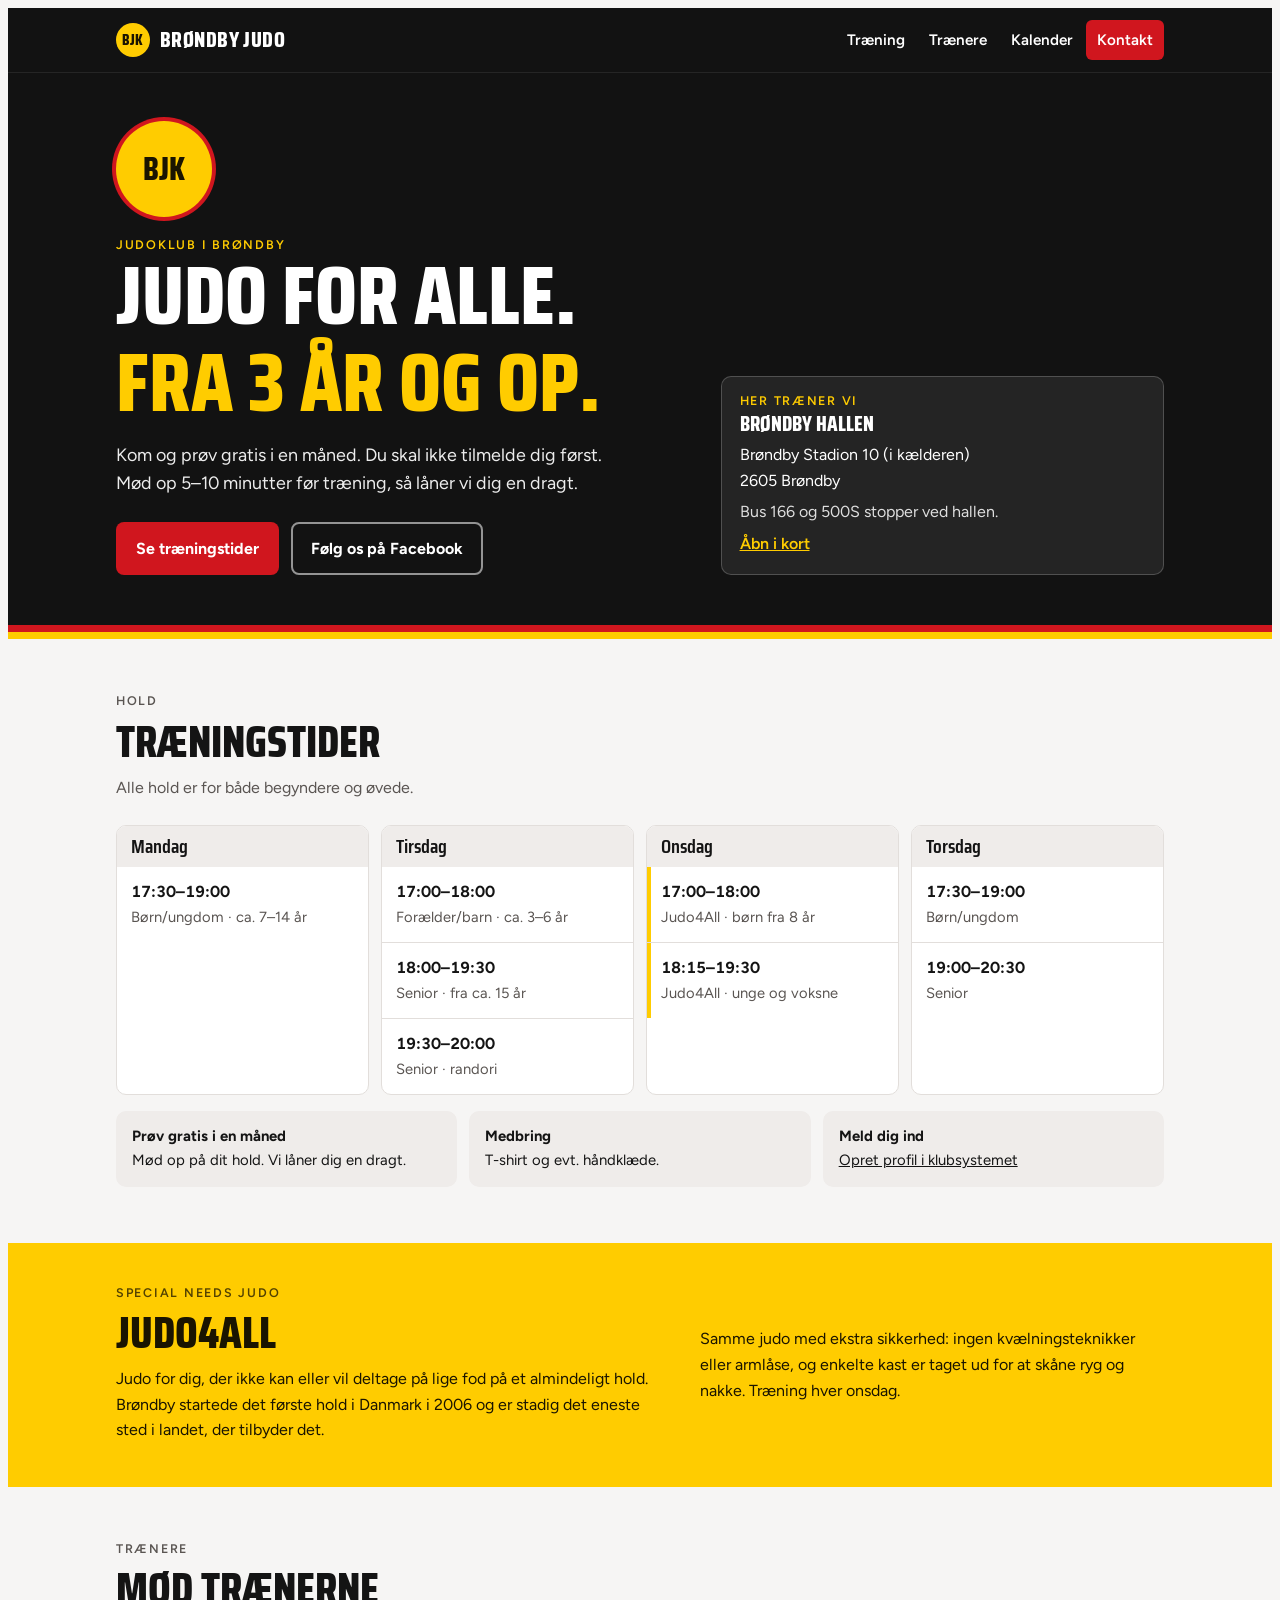
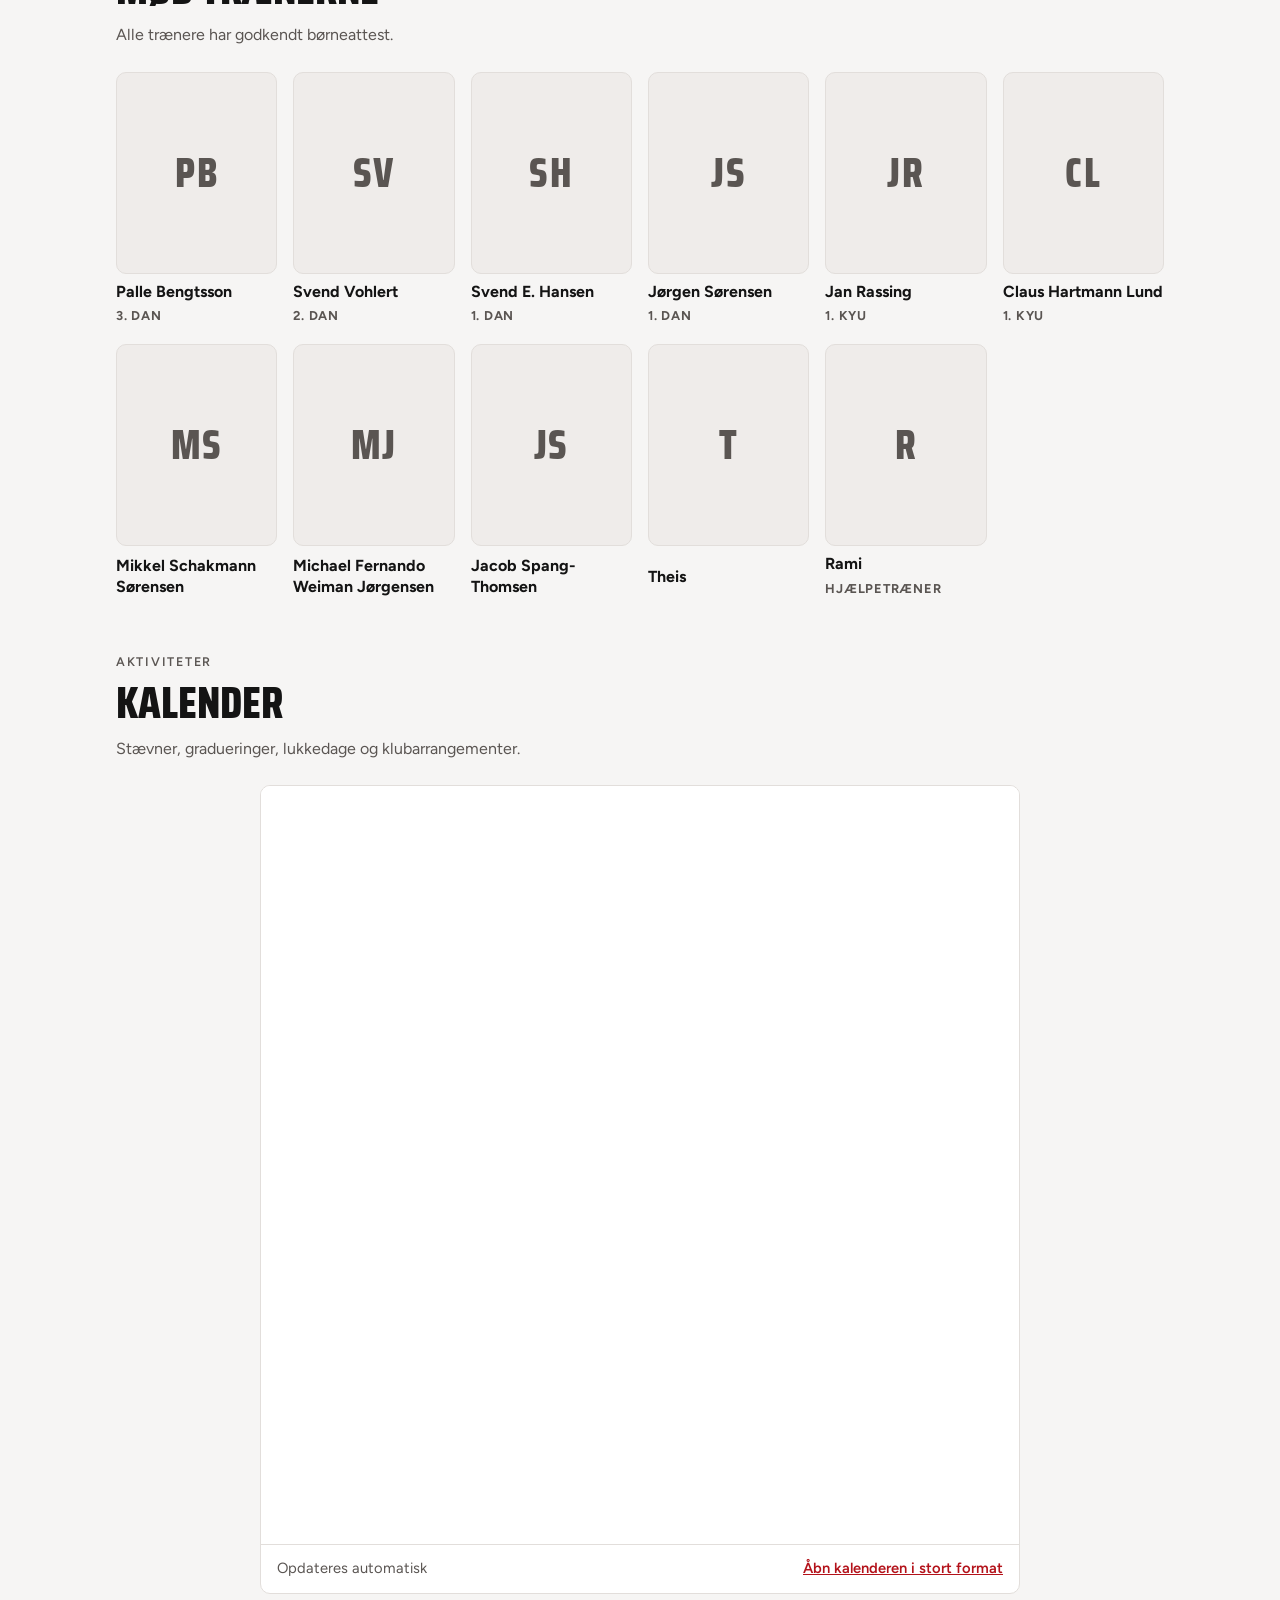
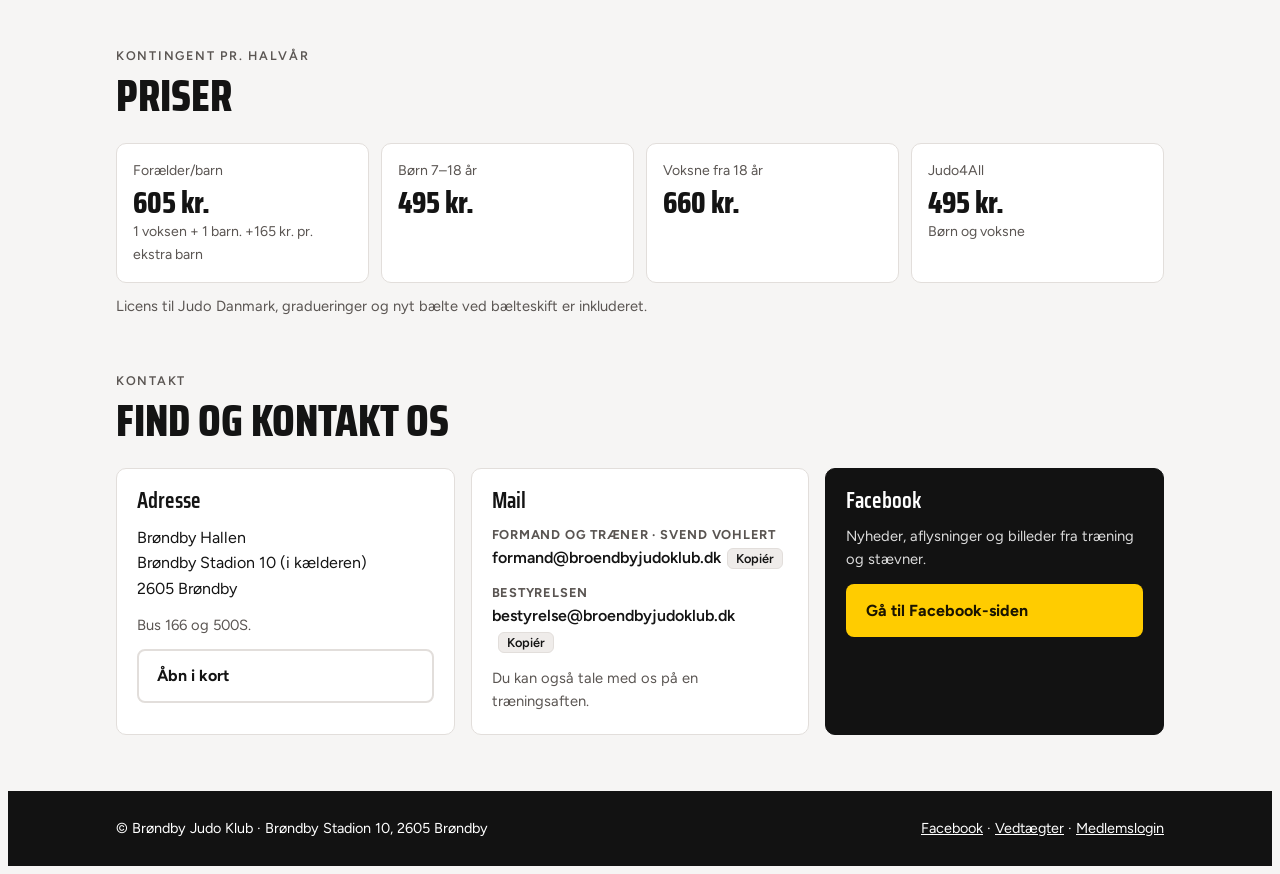
==== commit 28d371c8: "Indlejr klubbens kalender fra kalendersiden.dk Co-Authored-By: Claude Opus 5.5 <noreply@anthropic.co" ====
--- a/index.html
+++ b/index.html
@@ -11,7 +11,7 @@
 <link rel="preconnect" href="https://fonts.gstatic.com" crossorigin>
 <link rel="stylesheet" href="https://fonts.googleapis.com/css2?family=Saira+Condensed:wght@600;800&family=Figtree:wght@400;500;600;700&display=swap">
 <style>[hidden]{display:none!important}</style>
-<link rel="stylesheet" href="css/style.css?v=4">
+<link rel="stylesheet" href="css/style.css?v=5">
 </head>
 <body>
 <header>
@@ -175,7 +175,7 @@
   </div>
 </footer>
 
-<script src="js/data.js?v=4"></script>
-<script src="js/app.js?v=4"></script>
+<script src="js/data.js?v=5"></script>
+<script src="js/app.js?v=5"></script>
 </body>
 </html>
--- a/css/style.css
+++ b/css/style.css
@@ -102,8 +102,10 @@
 
 /* Kalender */
 .cal{background:var(--surface);border:1px solid var(--line);border-radius:var(--r);overflow:hidden}
-.cal iframe{display:block;width:100%;height:600px;border:0}
-@media (max-width:600px){.cal iframe{height:520px}}
+.cal{max-width:760px;margin-inline:auto}
+.cal iframe{display:block;width:100%;aspect-ratio:1/1;max-width:100%;height:auto;border:0;background:#ffffff}
+.cal-foot{display:flex;justify-content:space-between;flex-wrap:wrap;gap:8px 16px;padding:12px 16px;border-top:1px solid var(--line);font-size:.92rem}
+.cal-foot a{color:var(--accent-text);font-weight:600}
 .cal-empty{min-height:280px;display:grid;place-items:center;text-align:center;padding:32px 20px;gap:10px;background:repeating-linear-gradient(135deg,var(--surface) 0 18px,var(--soft) 18px 36px)}
 .cal-empty > div{background:var(--surface);border:1px solid var(--line);border-radius:var(--r);padding:20px;max-width:44ch;display:grid;gap:8px}
 
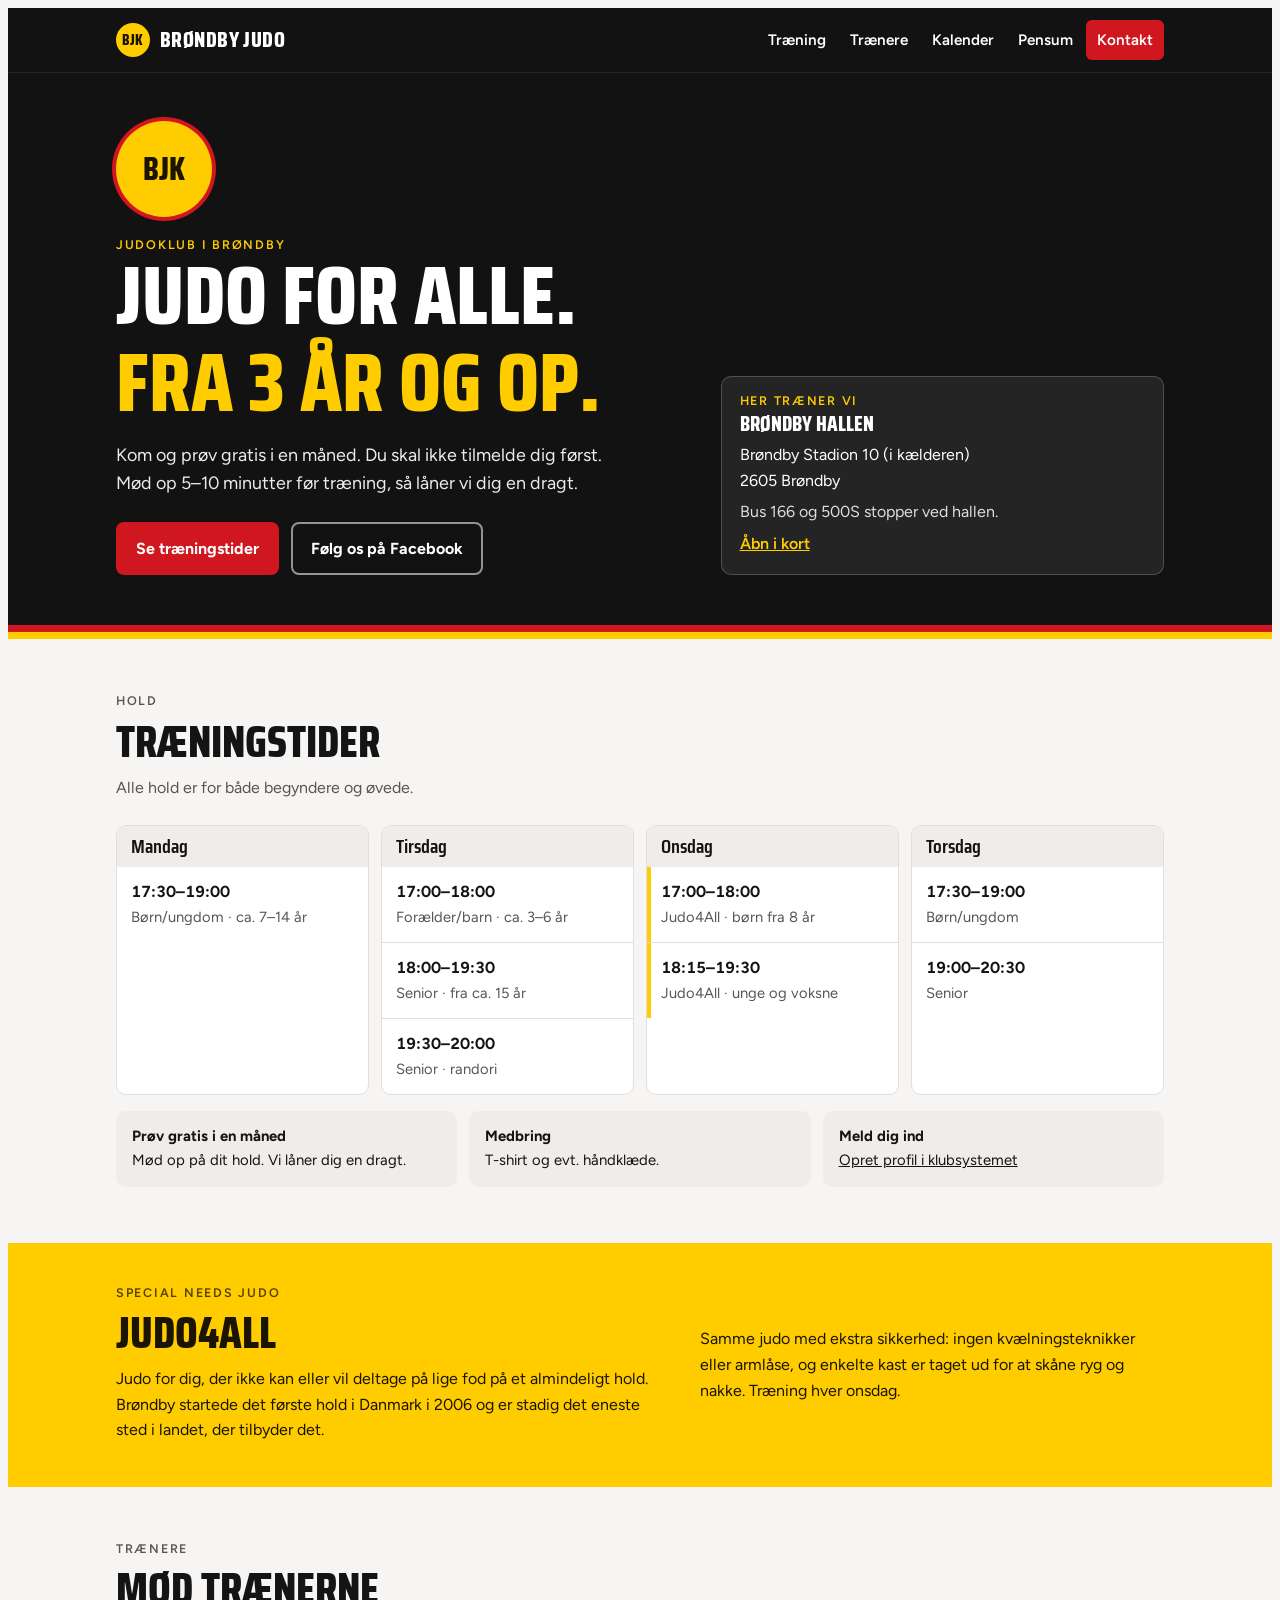
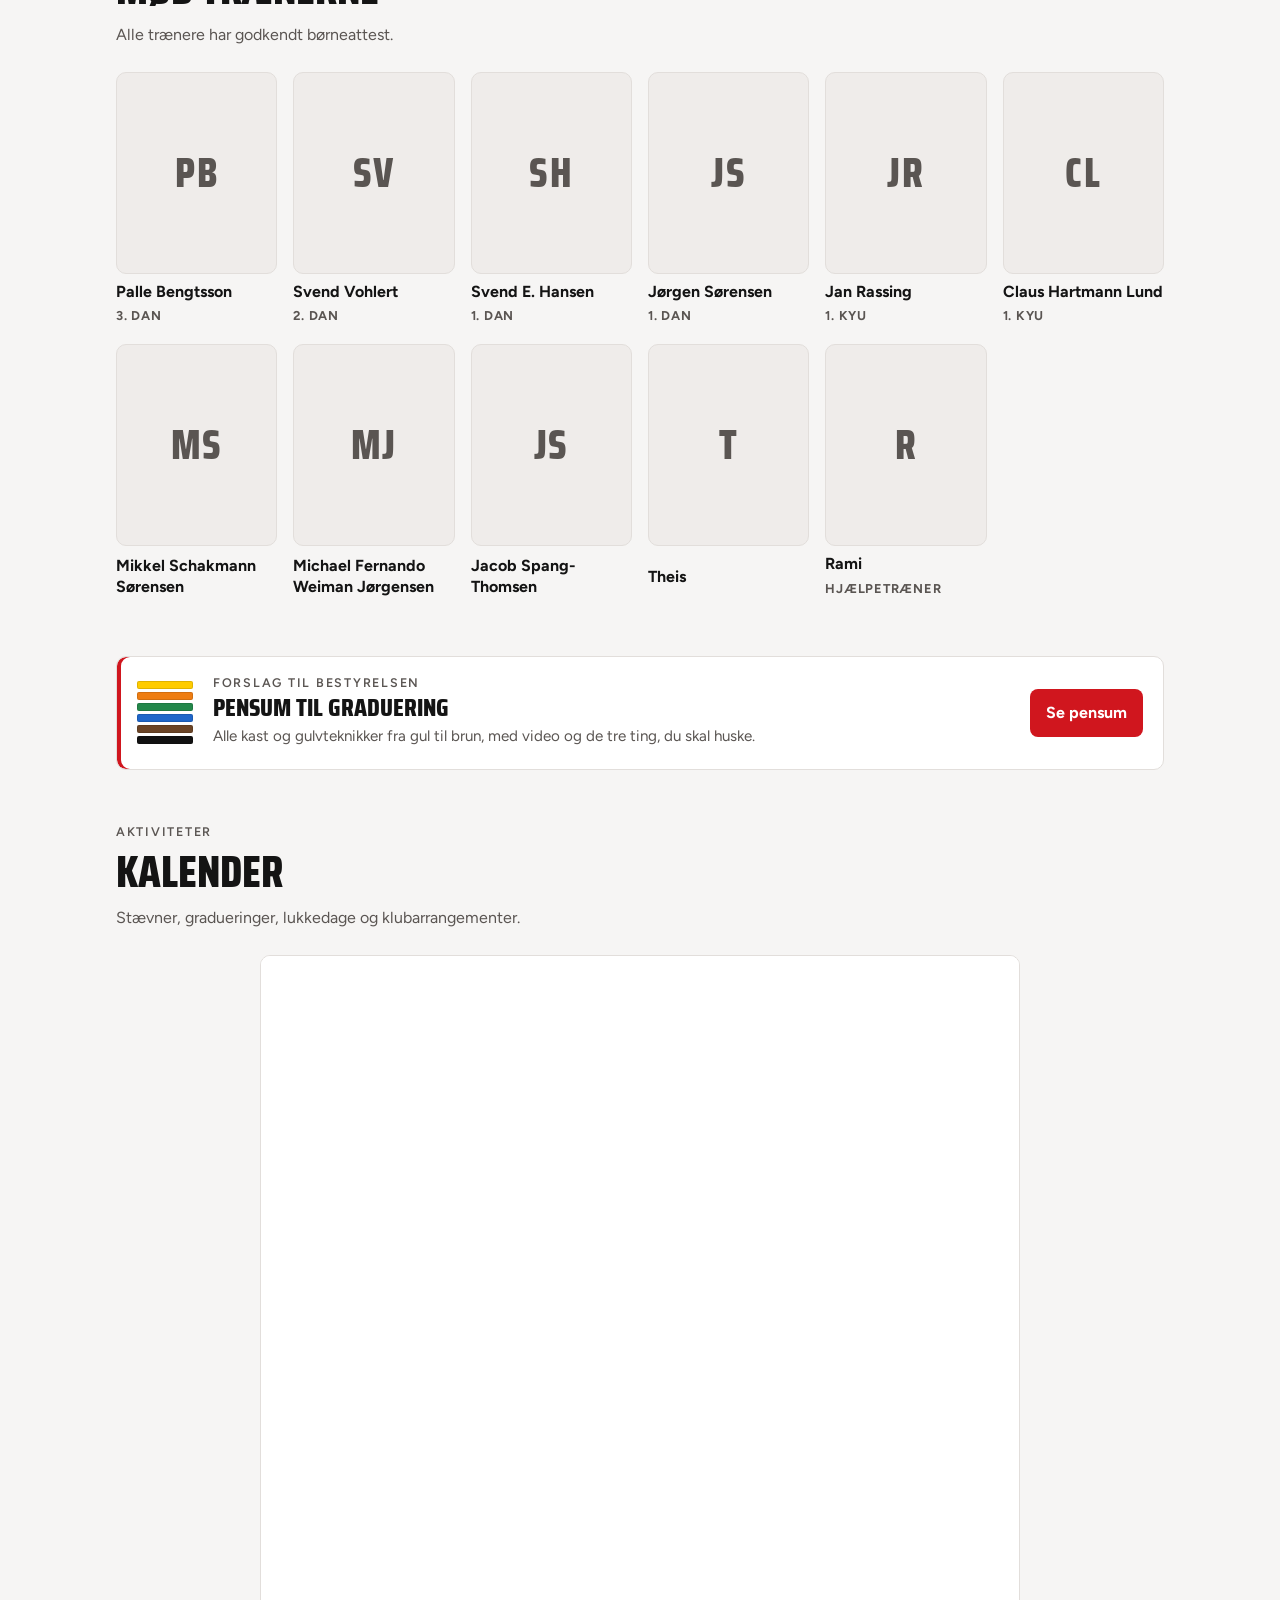
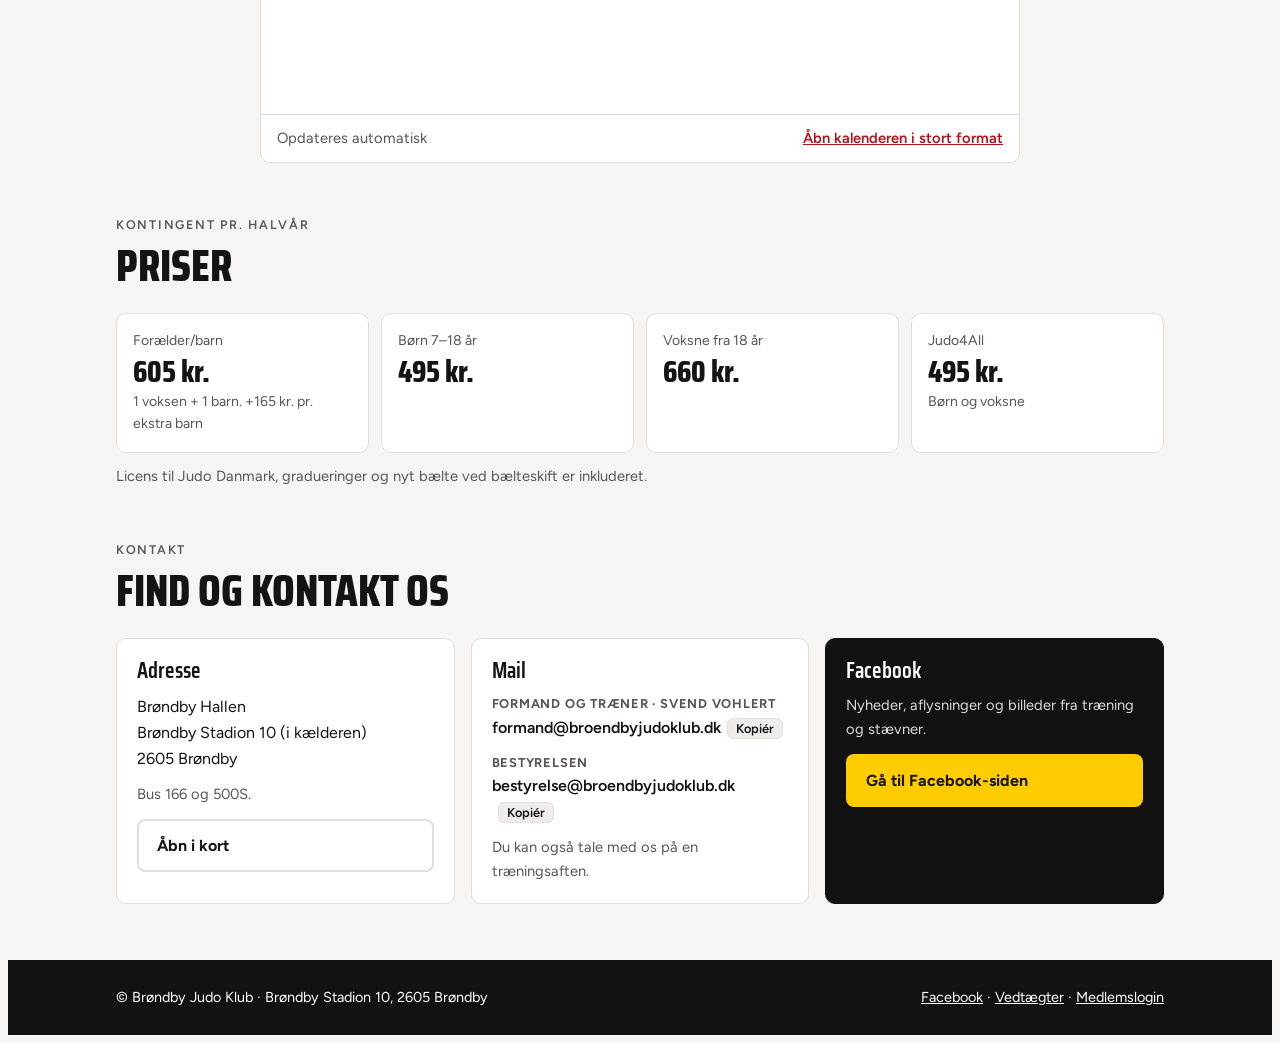
==== commit d4755bb8: "Tilføj pensum-side som forslag til bestyrelsen Co-Authored-By: Claude Opus 5.5 <noreply@anthropic.co" ====
--- a/index.html
+++ b/index.html
@@ -11,7 +11,7 @@
 <link rel="preconnect" href="https://fonts.gstatic.com" crossorigin>
 <link rel="stylesheet" href="https://fonts.googleapis.com/css2?family=Saira+Condensed:wght@600;800&family=Figtree:wght@400;500;600;700&display=swap">
 <style>[hidden]{display:none!important}</style>
-<link rel="stylesheet" href="css/style.css?v=5">
+<link rel="stylesheet" href="css/style.css?v=6">
 </head>
 <body>
 <header>
@@ -23,6 +23,7 @@
         <li><a href="#tider">Træning</a></li>
         <li><a href="#traenere">Trænere</a></li>
         <li><a href="#kalender">Kalender</a></li>
+        <li><a href="pensum.html">Pensum</a></li>
         <li><a class="cta" href="#kontakt">Kontakt</a></li>
       </ul>
     </nav>
@@ -107,6 +108,16 @@
     </div>
   </section>
 
+  <section id="pensum" style="padding-top:0">
+    <div class="wrap">
+      <a class="pensum-teaser" href="pensum.html">
+        <span class="pt-belts" aria-hidden="true"><i style="background:#ffcc00"></i><i style="background:#ee7d12"></i><i style="background:#23874a"></i><i style="background:#1f66c9"></i><i style="background:#6b4426"></i><i style="background:#111111"></i></span>
+        <span class="pt-text"><span class="eyebrow">Forslag til bestyrelsen</span><b>Pensum til graduering</b><span>Alle kast og gulvteknikker fra gul til brun, med video og de tre ting, du skal huske.</span></span>
+        <span class="pt-go">Se pensum</span>
+      </a>
+    </div>
+  </section>
+
   <section id="kalender" style="padding-top:0">
     <div class="wrap">
       <div class="head">
@@ -175,7 +186,7 @@
   </div>
 </footer>
 
-<script src="js/data.js?v=5"></script>
-<script src="js/app.js?v=5"></script>
+<script src="js/data.js?v=6"></script>
+<script src="js/app.js?v=6"></script>
 </body>
 </html>
--- a/css/style.css
+++ b/css/style.css
@@ -143,3 +143,14 @@
 .hero-logo{width:112px;height:112px;border-radius:14px;background:#ffffff;object-fit:contain;padding:8px;display:block;margin-bottom:22px;box-shadow:0 0 0 4px var(--red)}
 @media (max-width:760px){.hero-logo{width:88px;height:88px}}
 .mark-big{width:96px;height:96px;font-size:2rem;margin-bottom:22px;background:var(--gold);box-shadow:0 0 0 4px var(--red)}
+
+/* Pensum-boks på forsiden */
+.pensum-teaser{display:grid;grid-template-columns:auto 1fr auto;gap:20px;align-items:center;text-decoration:none;background:var(--surface);border:1px solid var(--line);border-radius:var(--r);padding:20px;box-shadow:inset 4px 0 0 var(--red)}
+.pensum-teaser:hover{border-color:var(--ink)}
+.pt-belts{display:grid;grid-template-rows:repeat(6,8px);gap:3px;width:56px}
+.pt-belts i{border-radius:2px;box-shadow:inset 0 0 0 1px rgba(0,0,0,.12)}
+.pt-text{display:grid;gap:4px;min-width:0}
+.pt-text b{font:800 1.6rem/1.05 var(--display);text-transform:uppercase}
+.pt-text > span:last-child{color:var(--muted);font-size:.95rem}
+.pt-go{background:var(--red);color:var(--red-ink);font-weight:700;padding:11px 16px;border-radius:8px;white-space:nowrap}
+@media (max-width:640px){.pensum-teaser{grid-template-columns:1fr}.pt-belts{grid-template-rows:none;grid-template-columns:repeat(6,1fr);width:100%;height:8px}.pt-go{justify-self:start}}
